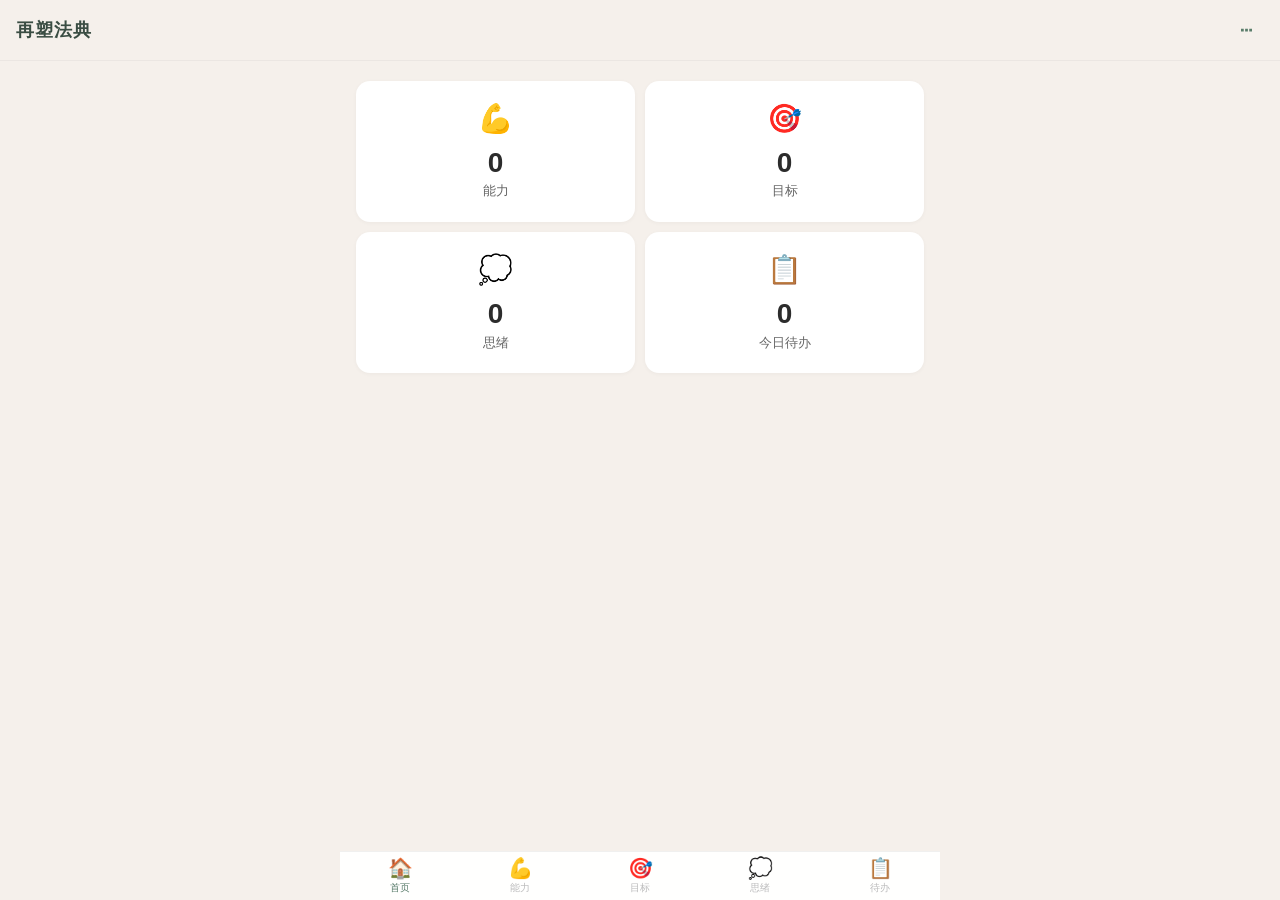
==== index.html @ 2a1a3f98 "V2" ====
<!DOCTYPE html>
<html lang="zh-CN">
<head>
  <meta charset="UTF-8">
  <meta name="viewport" content="width=device-width,initial-scale=1.0,maximum-scale=1.0,user-scalable=no,viewport-fit=cover">
  <meta name="theme-color" content="#f5f0eb">
  <meta name="apple-mobile-web-app-capable" content="yes">
  <link rel="manifest" href="manifest.json">
  <title>再塑法典</title>
  <link rel="stylesheet" href="css/style.css">
</head>
<body>
  <header id="topBar">
    <h1 id="pageTitle">再塑法典</h1>
    <span id="menuBtn" onclick="toggleMenu()">⋯</span>
  </header>
  <div id="dropdownMenu" class="dropdown hidden">
    <div onclick="showSyncSettingsModal()">⚙️ 同步设置</div>
    <div onclick="Sync.pull()" style="color:#5a7d6b;font-weight:500">⬇️ 从云端拉取</div>
    <div onclick="Sync.push()" style="color:#5a7d6b;font-weight:500">⬆️ 推送到云端</div>
    <div onclick="showBackupListModal()">🔙 恢复备份</div>
    <div style="border-top:1px solid #e0d8d0;margin:6px 0"></div>
    <div onclick="showNameConfigModal()">✏️ 修改命名</div>
    <div onclick="exportJSON()">📤 导出 JSON</div>
    <div onclick="exportMarkdown()">📝 导出 Markdown</div>
    <div onclick="document.getElementById('importInput').click()">📥 导入数据</div>
    <input type="file" id="importInput" accept=".json" style="display:none">
  </div>
  <main id="mainContent">
    <!-- 首页 -->
    <section id="page-home" class="page active"></section>

    <!-- 能力（合并解放脑+独立自主+外交墙） -->
    <section id="page-ability" class="page">
      <div class="page-header" style="justify-content:space-between">
        <span id="pageTitleA" class="page-title-text">💪 能力</span>
        <span></span>
      </div>
      <div class="tab-bar" id="abilityTabs" style="margin-bottom:12px"></div>
      <div id="abilityContent" class="entry-list"></div>
    </section>

    <!-- 目标 -->
    <section id="page-goals" class="page">
      <div class="page-header">
        <span class="page-title-text">🎯 目标</span>
        <button class="add-btn" onclick="showAddGoalModal()">+</button>
      </div>
      <div id="goalsList" class="entry-list"></div>
    </section>

    <!-- 思绪 -->
    <section id="page-thoughts" class="page">
      <div class="page-header">
        <span class="page-title-text">💭 思绪</span>
        <button class="add-btn" onclick="showAddThoughtModal()">+</button>
      </div>
      <div style="margin-bottom:10px">
        <input id="thoughtSearch" type="text" placeholder="🔍 搜索思绪或标签..." style="width:100%;padding:10px 14px;border:1px solid #e0d8d0;border-radius:10px;font-size:14px;outline:none;background:#fff" oninput="renderThoughts()">
      </div>
      <div id="thoughtList" class="entry-list"></div>
    </section>

    <!-- 待办 -->
    <section id="page-todos" class="page">
      <div class="page-header">
        <span class="page-title-text">📋 待办</span>
        <button class="add-btn" onclick="showAddTodoModal()">+</button>
      </div>
      <div id="todoContent"></div>
    </section>

    <!-- 专项详情 -->
    <section id="page-project" class="page">
      <div class="page-header">
        <button class="back-btn" onclick="switchPage('ability')">←</button>
        <span id="projectTitle" class="page-title-text">专项详情</span>
        <span style="width:36px"></span>
      </div>
      <div class="tab-bar" id="projectTabs"></div>
      <div id="projectContent" class="entry-list"></div>
    </section>
  </main>

  <!-- 底部导航（5项） -->
  <nav id="bottomNav">
    <div class="nav-item active" onclick="switchPage('home')"><span class="nav-icon">🏠</span><span class="nav-label">首页</span></div>
    <div class="nav-item" onclick="switchPage('ability')"><span class="nav-icon">💪</span><span class="nav-label">能力</span></div>
    <div class="nav-item" onclick="switchPage('goals')"><span class="nav-icon">🎯</span><span class="nav-label">目标</span></div>
    <div class="nav-item" onclick="switchPage('thoughts')"><span class="nav-icon">💭</span><span class="nav-label">思绪</span></div>
    <div class="nav-item" onclick="switchPage('todos')"><span class="nav-icon">📋</span><span class="nav-label">待办</span></div>
  </nav>

  <script src="js/store.js"></script>
  <script src="js/app.js"></script>
  <script src="js/sync.js"></script>
  <script>if('serviceWorker'in navigator){window.addEventListener('load',()=>{navigator.serviceWorker.register('sw.js').catch(()=>{});});}</script>
</body>
</html>
---- css/style.css ----
/* ===== Reset & Base ===== */
*, *::before, *::after { box-sizing: border-box; margin: 0; padding: 0; }
html { font-size: 16px; -webkit-text-size-adjust: 100%; }
body {
  font-family: -apple-system, BlinkMacSystemFont, "Segoe UI", Roboto, "PingFang SC", "Microsoft YaHei", sans-serif;
  background: #f5f0eb;
  color: #2c2c2c;
  line-height: 1.6;
  padding-bottom: 64px;
  min-height: 100vh;
  overflow-x: hidden;
}
::selection { background: #5a7d6b; color: #fff; }

/* ===== Top Bar ===== */
#topBar {
  position: sticky; top: 0; z-index: 100;
  display: flex; align-items: center; justify-content: space-between;
  padding: 12px 16px;
  background: rgba(245,240,235,0.92);
  backdrop-filter: blur(12px);
  -webkit-backdrop-filter: blur(12px);
  border-bottom: 1px solid rgba(0,0,0,0.04);
}
#topBar h1 {
  font-size: 18px; font-weight: 700;
  color: #3a4d43; letter-spacing: 1px;
}
#menuBtn {
  font-size: 22px; cursor: pointer;
  width: 36px; height: 36px;
  display: flex; align-items: center; justify-content: center;
  border-radius: 50%; color: #5a7d6b;
  transition: background 0.2s;
  user-select: none;
}
#menuBtn:active { background: rgba(0,0,0,0.06); }

/* ===== Dropdown Menu ===== */
.dropdown {
  position: fixed; top: 52px; right: 12px;
  background: #fff; border-radius: 12px;
  box-shadow: 0 4px 20px rgba(0,0,0,0.12);
  z-index: 200; min-width: 170px;
  overflow: hidden;
}
.dropdown.hidden { display: none; }
.dropdown div {
  padding: 12px 16px; cursor: pointer;
  font-size: 14px; color: #333;
  transition: background 0.15s;
}
.dropdown div:active { background: #f0ece7; }
.dropdown div + div { border-top: 1px solid #f0ece7; }

/* ===== Main Content ===== */
main { padding: 12px 16px 20px; }
.page { display: none; }
.page.active { display: block; animation: fadeIn 0.2s ease; }
@keyframes fadeIn { from { opacity: 0; transform: translateY(6px); } to { opacity: 1; transform: translateY(0); } }

/* ===== Module Cards (Home) ===== */
.module-card {
  display: flex; align-items: center; gap: 12px;
  background: #fff; border-radius: 14px;
  padding: 16px; margin-bottom: 10px;
  box-shadow: 0 1px 4px rgba(0,0,0,0.04);
  cursor: pointer; transition: transform 0.15s, box-shadow 0.15s;
}
.module-card:active { transform: scale(0.98); box-shadow: 0 1px 2px rgba(0,0,0,0.06); }
.module-icon { font-size: 28px; width: 44px; text-align: center; }
.module-info { flex: 1; }
.module-name { font-size: 16px; font-weight: 600; color: #2c2c2c; }
.module-desc { font-size: 12px; color: #999; margin-top: 2px; }
.module-badge {
  background: #5a7d6b; color: #fff;
  font-size: 12px; font-weight: 600;
  min-width: 22px; height: 22px;
  border-radius: 11px; display: flex; align-items: center; justify-content: center;
  padding: 0 6px;
}

/* ===== Section Title ===== */
.section-title {
  font-size: 13px; font-weight: 600; color: #999;
  margin: 20px 0 10px; letter-spacing: 0.5px;
}

/* ===== Page Header ===== */
.page-header {
  display: flex; align-items: center; gap: 8px;
  margin-bottom: 14px;
}
.page-title-text { font-size: 16px; font-weight: 600; flex: 1; }
.back-btn {
  background: none; border: none; font-size: 14px;
  color: #5a7d6b; cursor: pointer; padding: 6px 10px;
  border-radius: 8px; white-space: nowrap; font-weight: 500;
  transition: background 0.15s;
}
.back-btn:active { background: rgba(90,125,107,0.1); }

/* ===== Add Button in Header ===== */
.add-btn {
  width: 36px; height: 36px; flex-shrink: 0;
  border: none; border-radius: 50%;
  background: #5a7d6b; color: #fff;
  font-size: 20px; cursor: pointer;
  display: flex; align-items: center; justify-content: center;
  transition: transform 0.15s;
}
.add-btn:active { transform: scale(0.9); }

/* ===== Tab Bar (Project detail) ===== */
.tab-bar {
  display: flex; gap: 4px;
  background: #e8e2db; border-radius: 10px;
  padding: 3px; margin-bottom: 14px;
}
.tab-bar .tab {
  flex: 1; text-align: center; padding: 8px 0;
  font-size: 12px; font-weight: 500; color: #888;
  border-radius: 8px; cursor: pointer;
  transition: all 0.2s;
}
.tab-bar .tab.active {
  background: #fff; color: #2c2c2c;
  box-shadow: 0 1px 3px rgba(0,0,0,0.08);
}

/* ===== Entry List & Card ===== */
.entry-list { min-height: 60px; }
.empty-state {
  text-align: center; padding: 40px 20px;
  color: #bbb; font-size: 14px;
}
.entry-card {
  background: #fff; border-radius: 12px;
  padding: 14px 16px; margin-bottom: 8px;
  box-shadow: 0 1px 3px rgba(0,0,0,0.04);
}
.entry-card .entry-meta {
  display: flex; align-items: center; justify-content: space-between;
  font-size: 11px; color: #aaa; margin-bottom: 6px;
}
.entry-card .entry-tag {
  background: #f0ece7; padding: 1px 8px;
  border-radius: 4px; font-size: 10px;
  display: inline-block;
}
.entry-card .entry-text { font-size: 14px; color: #333; line-height: 1.7; white-space: pre-wrap; word-break: break-word; }
.entry-card .entry-actions {
  display: flex; gap: 4px; align-items: center;
}

/* ===== Capability Card ===== */
.capability-card {
  background: #fff; border-radius: 14px; padding: 16px;
  margin-bottom: 10px; box-shadow: 0 1px 4px rgba(0,0,0,0.04);
}
.capability-card .cap-header {
  display: flex; align-items: center; justify-content: space-between;
  margin-bottom: 4px;
}
.capability-card .cap-name { font-size: 16px; font-weight: 600; color: #2c2c2c; }
.capability-card .cap-count { font-size: 12px; color: #aaa; margin-bottom: 10px; }
.capability-card .cap-empty { font-size: 12px; color: #ccc; padding: 8px 0; }

/* ===== Project Item ===== */
.project-item {
  display: flex; align-items: center; justify-content: space-between;
  padding: 10px 0; border-top: 1px solid #f0ece7;
  cursor: pointer; transition: background 0.1s;
}
.project-item:first-of-type { border-top: none; }
.project-item:active { background: #faf7f4; border-radius: 8px; margin: 0 -4px; padding: 10px 4px; }
.project-item .pj-name { font-size: 14px; color: #333; }
.project-item .pj-stats { font-size: 11px; color: #aaa; }

/* ===== Icon Button (edit/delete) ===== */
.icon-btn {
  background: none; border: none;
  font-size: 14px; cursor: pointer;
  width: 28px; height: 28px;
  display: inline-flex; align-items: center; justify-content: center;
  border-radius: 6px; transition: background 0.15s;
  line-height: 1;
}
.icon-btn:active { background: #f0ece7; }

/* ===== Importance Stars ===== */
.imp-stars {
  display: inline-flex; gap: 2px; align-items: center;
  margin-left: 4px; font-size: 12px;
}
.imp-stars .on { color: #f0a030; }
.imp-stars .off { color: #ddd; }
.imp-picker {
  display: flex; gap: 4px; margin-bottom: 10px;
  justify-content: center;
}
.imp-picker button {
  font-size: 20px; background: none; border: 1px solid #e0d8d0;
  border-radius: 8px; padding: 6px 10px; cursor: pointer;
  transition: all 0.15s;
}
.imp-picker button.selected { border-color: #f0a030; background: #fff8e6; }
.imp-picker button:active { transform: scale(0.9); }

/* ===== Primary Button ===== */
.btn-primary {
  background: #5a7d6b; color: #fff;
  border: none; padding: 8px 18px;
  border-radius: 10px; font-size: 14px; font-weight: 500;
  cursor: pointer; transition: transform 0.15s;
}
.btn-primary:active { transform: scale(0.95); }

/* ===== Home Grid ===== */
.home-grid {
  display: grid; grid-template-columns: 1fr 1fr; gap: 10px;
  margin-top: 8px;
}
.home-card {
  background: #fff; border-radius: 14px; padding: 16px;
  box-shadow: 0 1px 4px rgba(0,0,0,0.04);
  cursor: pointer; transition: transform 0.15s;
  text-align: center;
}
.home-card:active { transform: scale(0.96); }
.hc-icon { font-size: 28px; margin-bottom: 4px; }
.hc-num { font-size: 28px; font-weight: 700; color: #2c2c2c; line-height: 1.2; }
.hc-label { font-size: 13px; color: #666; margin-top: 2px; }
.hc-sub { font-size: 11px; color: #aaa; margin-top: 4px; line-height: 1.6; }

/* ===== Linked Todo (折叠展示) ===== */
.linked-todo {
  margin-top: 6px; padding: 6px 10px;
  background: #f8f6f3; border-radius: 8px;
  font-size: 12px; cursor: pointer;
  display: flex; justify-content: space-between; align-items: center;
  transition: background 0.15s;
}
.linked-todo:active { background: #f0ece7; }

/* ===== Bottom Navigation ===== */
#bottomNav {
  position: fixed; bottom: 0; left: 0; right: 0; z-index: 100;
  display: flex; background: rgba(255,255,255,0.95);
  backdrop-filter: blur(12px);
  -webkit-backdrop-filter: blur(12px);
  border-top: 1px solid rgba(0,0,0,0.06);
  padding-bottom: env(safe-area-inset-bottom, 0);
}
.nav-item {
  flex: 1; display: flex; flex-direction: column;
  align-items: center; padding: 6px 0 4px;
  cursor: pointer; transition: all 0.15s;
  color: #bbb; user-select: none;
}
.nav-item.active { color: #5a7d6b; }
.nav-icon { font-size: 20px; line-height: 1; }
.nav-label { font-size: 10px; margin-top: 2px; }

/* ===== Modal Overlay ===== */
.modal-overlay {
  position: fixed; inset: 0; z-index: 300;
  background: rgba(0,0,0,0.4);
  display: flex; align-items: center; justify-content: center;
  animation: fadeIn 0.2s ease;
}
.modal-box {
  background: #fff; border-radius: 16px;
  padding: 20px; width: 85%; max-width: 360px;
  box-shadow: 0 8px 40px rgba(0,0,0,0.15);
}
.modal-box h3 { font-size: 16px; margin-bottom: 12px; }
.modal-box input, .modal-box textarea {
  width: 100%; border: 1px solid #e0d8d0;
  border-radius: 10px; padding: 10px 12px;
  font-size: 14px; font-family: inherit;
  outline: none; margin-bottom: 10px;
}
.modal-box input:focus, .modal-box textarea:focus { border-color: #5a7d6b; }
.modal-actions {
  display: flex; gap: 8px; justify-content: flex-end;
}
.modal-actions button {
  padding: 8px 16px; border-radius: 10px;
  border: none; font-size: 14px; cursor: pointer;
  transition: transform 0.15s;
}
.modal-actions button:active { transform: scale(0.95); }
.modal-actions .btn-primary { background: #5a7d6b; color: #fff; }
.modal-actions .btn-cancel { background: #f0ece7; color: #666; }

/* ===== Todo Section ===== */
.todo-section { margin-bottom: 16px; }
.todo-section .todo-header {
  font-size: 14px; font-weight: 600; color: #2c2c2c;
  margin-bottom: 8px; display: flex; align-items: center; gap: 6px;
}
.todo-section .todo-header .todo-count {
  font-size: 11px; font-weight: 400; color: #aaa;
}
.todo-card {
  display: flex; align-items: flex-start; gap: 10px;
  background: #fff; border-radius: 12px;
  padding: 12px 14px; margin-bottom: 6px;
  box-shadow: 0 1px 3px rgba(0,0,0,0.04);
}
.todo-card input[type="checkbox"] {
  width: 18px; height: 18px; margin-top: 2px; flex-shrink: 0;
  accent-color: #5a7d6b; cursor: pointer;
}
.todo-card .todo-body { flex: 1; min-width: 0; }
.todo-card .todo-text { font-size: 14px; color: #333; }
.todo-card .todo-source {
  font-size: 11px; color: #aaa; margin-top: 2px;
}
.todo-card .todo-actions {
  display: flex; gap: 4px; flex-shrink: 0; align-items: center;
}
.todo-card .todo-move-btn {
  font-size: 11px; background: #f0ece7; border: none;
  padding: 3px 8px; border-radius: 6px; cursor: pointer; color: #666;
}
.todo-card .todo-move-btn:active { background: #e0d8d0; }

/* ===== Tags ===== */
.tag {
  display: inline-block; background: #e8f0ec; color: #5a7d6b;
  font-size: 11px; padding: 2px 8px; border-radius: 4px;
  margin: 2px 4px 2px 0;
}
.tag-input-area {
  display: flex; gap: 6px; align-items: center; margin-bottom: 10px;
}
.tag-input-area input { flex: 1; margin-bottom: 0; }
.tag-input-area button {
  background: #f0ece7; border: none; padding: 8px 12px;
  border-radius: 8px; cursor: pointer; font-size: 13px;
}
.tag-input-area button:active { background: #e0d8d0; }

/* ===== Process Item ===== */
.process-item {
  background: #f8f6f3; border-radius: 10px; padding: 10px 14px;
  margin-bottom: 6px; border-left: 3px solid #5a7d6b;
}
.process-item .proc-meta {
  font-size: 11px; color: #aaa; margin-bottom: 4px;
}

/* ===== Toast ===== */
.toast {
  position: fixed; top: 60px; left: 50%; transform: translateX(-50%);
  background: rgba(44,44,44,0.9); color: #fff;
  padding: 8px 18px; border-radius: 20px;
  font-size: 13px; z-index: 500;
  animation: toastIn 0.3s ease;
  backdrop-filter: blur(8px);
}
@keyframes toastIn {
  from { opacity: 0; transform: translateX(-50%) translateY(-10px); }
  to { opacity: 1; transform: translateX(-50%) translateY(0); }
}

/* ===== Responsive Desktop ===== */
@media (min-width: 768px) {
  main { max-width: 600px; margin: 0 auto; }
  #bottomNav { max-width: 600px; left: 50%; transform: translateX(-50%); }
}
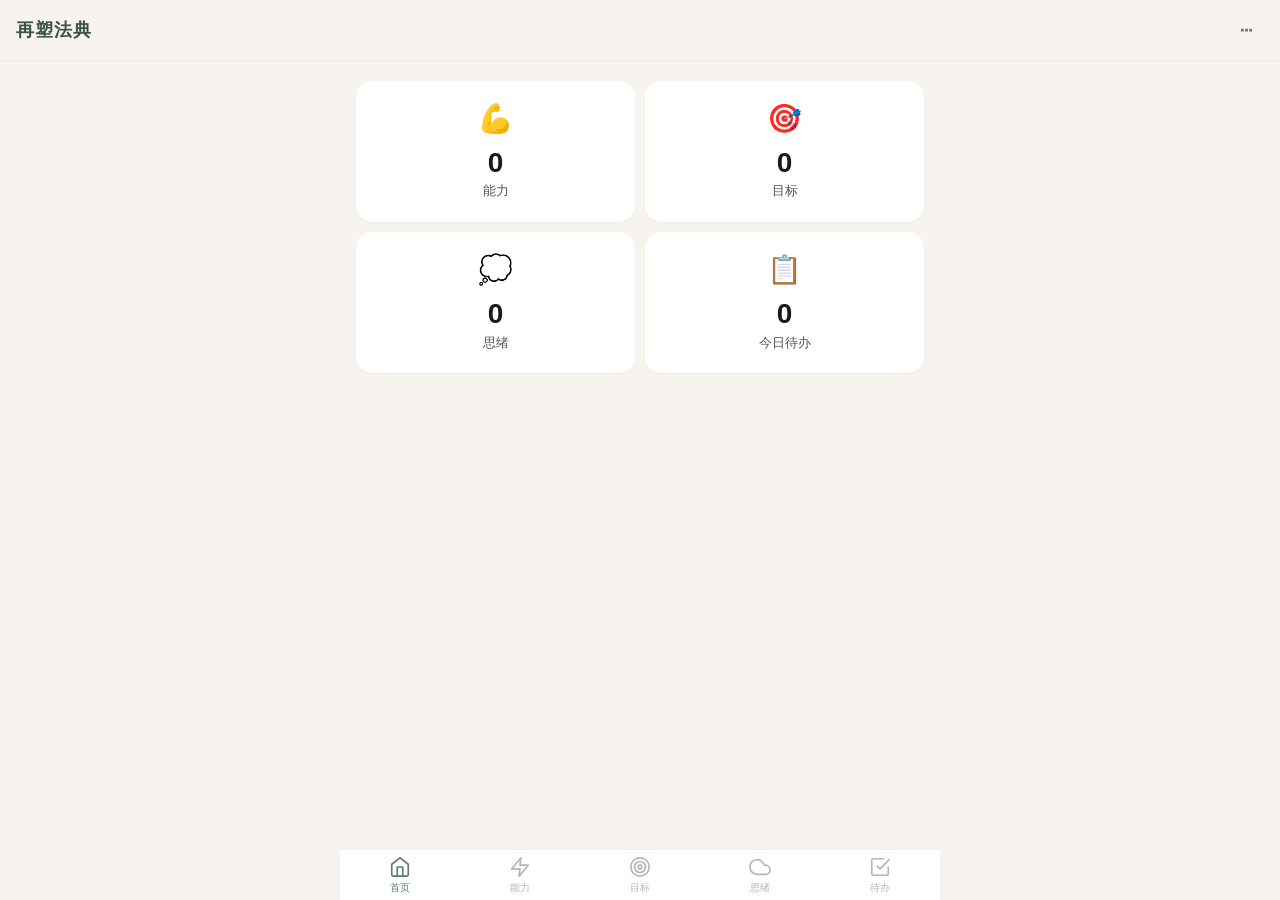
==== commit 021a9e0d: "V3_1" ====
--- a/index.html
+++ b/index.html
@@ -3,7 +3,7 @@
 <head>
   <meta charset="UTF-8">
   <meta name="viewport" content="width=device-width,initial-scale=1.0,maximum-scale=1.0,user-scalable=no,viewport-fit=cover">
-  <meta name="theme-color" content="#f5f0eb">
+  <meta name="theme-color" content="#f7f4f0">
   <meta name="apple-mobile-web-app-capable" content="yes">
   <link rel="manifest" href="manifest.json">
   <title>再塑法典</title>
@@ -16,10 +16,10 @@
   </header>
   <div id="dropdownMenu" class="dropdown hidden">
     <div onclick="showSyncSettingsModal()">⚙️ 同步设置</div>
-    <div onclick="Sync.pull()" style="color:#5a7d6b;font-weight:500">⬇️ 从云端拉取</div>
-    <div onclick="Sync.push()" style="color:#5a7d6b;font-weight:500">⬆️ 推送到云端</div>
+    <div onclick="Sync.pull()" style="color:var(--color-primary);font-weight:500">⬇️ 从云端拉取</div>
+    <div onclick="Sync.push()" style="color:var(--color-primary);font-weight:500">⬆️ 推送到云端</div>
     <div onclick="showBackupListModal()">🔙 恢复备份</div>
-    <div style="border-top:1px solid #e0d8d0;margin:6px 0"></div>
+    <div style="border-top:1px solid var(--bg-inset);margin:6px 0"></div>
     <div onclick="showNameConfigModal()">✏️ 修改命名</div>
     <div onclick="exportJSON()">📤 导出 JSON</div>
     <div onclick="exportMarkdown()">📝 导出 Markdown</div>
@@ -44,7 +44,7 @@
     <section id="page-goals" class="page">
       <div class="page-header">
         <span class="page-title-text">🎯 目标</span>
-        <button class="add-btn" onclick="showAddGoalModal()">+</button>
+        <span style="width:36px"></span>
       </div>
       <div id="goalsList" class="entry-list"></div>
     </section>
@@ -53,10 +53,13 @@
     <section id="page-thoughts" class="page">
       <div class="page-header">
         <span class="page-title-text">💭 思绪</span>
-        <button class="add-btn" onclick="showAddThoughtModal()">+</button>
+        <span style="width:36px"></span>
       </div>
-      <div style="margin-bottom:10px">
-        <input id="thoughtSearch" type="text" placeholder="🔍 搜索思绪或标签..." style="width:100%;padding:10px 14px;border:1px solid #e0d8d0;border-radius:10px;font-size:14px;outline:none;background:#fff" oninput="renderThoughts()">
+      <div class="search-bar">
+        <svg viewBox="0 0 24 24" fill="none" stroke="currentColor" stroke-width="2" stroke-linecap="round">
+          <circle cx="11" cy="11" r="8"/><path d="M21 21l-4.35-4.35"/>
+        </svg>
+        <input id="thoughtSearch" type="text" placeholder="搜索思绪或标签..." oninput="renderThoughts()">
       </div>
       <div id="thoughtList" class="entry-list"></div>
     </section>
@@ -65,30 +68,52 @@
     <section id="page-todos" class="page">
       <div class="page-header">
         <span class="page-title-text">📋 待办</span>
-        <button class="add-btn" onclick="showAddTodoModal()">+</button>
+        <span style="width:36px"></span>
       </div>
       <div id="todoContent"></div>
     </section>
 
-    <!-- 专项详情 -->
+    <!-- 专项详情 V2 -->
     <section id="page-project" class="page">
       <div class="page-header">
         <button class="back-btn" onclick="switchPage('ability')">←</button>
         <span id="projectTitle" class="page-title-text">专项详情</span>
         <span style="width:36px"></span>
       </div>
-      <div class="tab-bar" id="projectTabs"></div>
-      <div id="projectContent" class="entry-list"></div>
+      <div id="projectStats" class="proj-stats"></div>
+      <div id="projectContent"></div>
+      <div id="projectFab" class="proj-fab-wrap"></div>
     </section>
   </main>
 
-  <!-- 底部导航（5项） -->
+  <!-- 页面级 FAB 按钮 -->
+  <button class="page-fab" id="fab-ability" onclick="handleAbilityFab()">+</button>
+  <button class="page-fab" id="fab-goals" onclick="showAddGoalModal()">+</button>
+  <button class="page-fab" id="fab-thoughts" onclick="showAddThoughtModal()">+</button>
+  <button class="page-fab" id="fab-todos" onclick="showAddTodoModal()">+</button>
+
+  <!-- 底部导航（5项，SVG 图标） -->
   <nav id="bottomNav">
-    <div class="nav-item active" onclick="switchPage('home')"><span class="nav-icon">🏠</span><span class="nav-label">首页</span></div>
-    <div class="nav-item" onclick="switchPage('ability')"><span class="nav-icon">💪</span><span class="nav-label">能力</span></div>
-    <div class="nav-item" onclick="switchPage('goals')"><span class="nav-icon">🎯</span><span class="nav-label">目标</span></div>
-    <div class="nav-item" onclick="switchPage('thoughts')"><span class="nav-icon">💭</span><span class="nav-label">思绪</span></div>
-    <div class="nav-item" onclick="switchPage('todos')"><span class="nav-icon">📋</span><span class="nav-label">待办</span></div>
+    <div class="nav-item active" onclick="switchPage('home')">
+      <span class="nav-icon"><svg viewBox="0 0 24 24" fill="none" stroke="currentColor" stroke-width="1.8" stroke-linecap="round" stroke-linejoin="round"><path d="M3 9l9-7 9 7v11a2 2 0 01-2 2H5a2 2 0 01-2-2z"/><polyline points="9 22 9 12 15 12 15 22"/></svg></span>
+      <span class="nav-label">首页</span>
+    </div>
+    <div class="nav-item" onclick="switchPage('ability')">
+      <span class="nav-icon"><svg viewBox="0 0 24 24" fill="none" stroke="currentColor" stroke-width="1.8" stroke-linecap="round" stroke-linejoin="round"><path d="M13 2L3 14h9l-1 8 10-12h-9l1-8z"/></svg></span>
+      <span class="nav-label">能力</span>
+    </div>
+    <div class="nav-item" onclick="switchPage('goals')">
+      <span class="nav-icon"><svg viewBox="0 0 24 24" fill="none" stroke="currentColor" stroke-width="1.8" stroke-linecap="round" stroke-linejoin="round"><circle cx="12" cy="12" r="10"/><circle cx="12" cy="12" r="6"/><circle cx="12" cy="12" r="2"/></svg></span>
+      <span class="nav-label">目标</span>
+    </div>
+    <div class="nav-item" onclick="switchPage('thoughts')">
+      <span class="nav-icon"><svg viewBox="0 0 24 24" fill="none" stroke="currentColor" stroke-width="1.8" stroke-linecap="round" stroke-linejoin="round"><path d="M18 10h-1.26A8 8 0 109 20h9a5 5 0 000-10z"/></svg></span>
+      <span class="nav-label">思绪</span>
+    </div>
+    <div class="nav-item" onclick="switchPage('todos')">
+      <span class="nav-icon"><svg viewBox="0 0 24 24" fill="none" stroke="currentColor" stroke-width="1.8" stroke-linecap="round" stroke-linejoin="round"><path d="M9 11l3 3L22 4"/><path d="M21 12v7a2 2 0 01-2 2H5a2 2 0 01-2-2V5a2 2 0 012-2h11"/></svg></span>
+      <span class="nav-label">待办</span>
+    </div>
   </nav>
 
   <script src="js/store.js"></script>
--- a/css/style.css
+++ b/css/style.css
@@ -1,36 +1,86 @@
+/* ===== Design Token System ===== */
+:root {
+  --color-primary: #5a7d6b;
+  --color-primary-dark: #3a5247;
+  --color-primary-light: rgba(90,125,107,0.08);
+  --color-primary-50: #E1F5EE;
+
+  --bg-page: #f7f4f0;
+  --bg-surface: #ffffff;
+  --bg-inset: #f1ede8;
+
+  --text-primary: #1a1a1a;
+  --text-secondary: #555555;
+  --text-tertiary: #999999;
+  --text-hint: #b8b4ae;
+
+  --color-success: #0F6E56;
+  --color-warning: #854F0B;
+  --color-warning-bg: #FAEEDA;
+  --color-danger: #A32D2D;
+  --color-danger-bg: #FCEBEB;
+  --color-info: #185FA5;
+  --color-info-bg: #E6F1FB;
+  --color-derived: #534AB7;
+  --color-derived-bg: #EEEDFE;
+  --color-issue: #D85A30;
+  --color-issue-bg: #FAECE7;
+  --color-insight: #D4A017;
+  --color-insight-bg: #FAEEDA;
+
+  --border-light: rgba(0,0,0,0.06);
+  --border-default: rgba(0,0,0,0.10);
+
+  --font-sans: -apple-system, BlinkMacSystemFont, "SF Pro Display", "PingFang SC", "Helvetica Neue", "Microsoft YaHei", sans-serif;
+
+  --sp-1: 4px; --sp-2: 8px; --sp-3: 12px; --sp-4: 16px;
+  --sp-5: 20px; --sp-6: 24px; --sp-8: 32px; --sp-10: 40px;
+
+  --r-sm: 8px; --r-md: 12px; --r-lg: 16px;
+
+  --ease-out: cubic-bezier(0.16, 1, 0.3, 1);
+  --ease-spring: cubic-bezier(0.34, 1.56, 0.64, 1);
+  --duration-fast: 150ms;
+  --duration-normal: 250ms;
+  --duration-slow: 400ms;
+
+  --shadow-xs: 0 1px 2px rgba(0,0,0,0.04);
+  --shadow-sm: 0 1px 4px rgba(0,0,0,0.05);
+}
+
 /* ===== Reset & Base ===== */
 *, *::before, *::after { box-sizing: border-box; margin: 0; padding: 0; }
 html { font-size: 16px; -webkit-text-size-adjust: 100%; }
 body {
-  font-family: -apple-system, BlinkMacSystemFont, "Segoe UI", Roboto, "PingFang SC", "Microsoft YaHei", sans-serif;
-  background: #f5f0eb;
-  color: #2c2c2c;
+  font-family: var(--font-sans);
+  background: var(--bg-page);
+  color: var(--text-primary);
   line-height: 1.6;
   padding-bottom: 64px;
   min-height: 100vh;
   overflow-x: hidden;
 }
-::selection { background: #5a7d6b; color: #fff; }
+::selection { background: var(--color-primary); color: #fff; }
 
 /* ===== Top Bar ===== */
 #topBar {
   position: sticky; top: 0; z-index: 100;
   display: flex; align-items: center; justify-content: space-between;
-  padding: 12px 16px;
-  background: rgba(245,240,235,0.92);
+  padding: var(--sp-3) var(--sp-4);
+  background: rgba(247,244,240,0.92);
   backdrop-filter: blur(12px);
   -webkit-backdrop-filter: blur(12px);
   border-bottom: 1px solid rgba(0,0,0,0.04);
 }
 #topBar h1 {
   font-size: 18px; font-weight: 700;
-  color: #3a4d43; letter-spacing: 1px;
+  color: var(--color-primary-dark); letter-spacing: 1px;
 }
 #menuBtn {
   font-size: 22px; cursor: pointer;
   width: 36px; height: 36px;
   display: flex; align-items: center; justify-content: center;
-  border-radius: 50%; color: #5a7d6b;
+  border-radius: 50%; color: var(--color-primary);
   transition: background 0.2s;
   user-select: none;
 }
@@ -39,143 +89,178 @@
 /* ===== Dropdown Menu ===== */
 .dropdown {
   position: fixed; top: 52px; right: 12px;
-  background: #fff; border-radius: 12px;
+  background: var(--bg-surface); border-radius: var(--r-md);
   box-shadow: 0 4px 20px rgba(0,0,0,0.12);
   z-index: 200; min-width: 170px;
   overflow: hidden;
 }
 .dropdown.hidden { display: none; }
 .dropdown div {
-  padding: 12px 16px; cursor: pointer;
+  padding: var(--sp-3) var(--sp-4); cursor: pointer;
   font-size: 14px; color: #333;
   transition: background 0.15s;
 }
-.dropdown div:active { background: #f0ece7; }
-.dropdown div + div { border-top: 1px solid #f0ece7; }
+.dropdown div:active { background: var(--bg-inset); }
+.dropdown div + div { border-top: 1px solid var(--bg-inset); }
 
 /* ===== Main Content ===== */
-main { padding: 12px 16px 20px; }
+main { padding: var(--sp-3) var(--sp-4) var(--sp-5); }
 .page { display: none; }
 .page.active { display: block; animation: fadeIn 0.2s ease; }
 @keyframes fadeIn { from { opacity: 0; transform: translateY(6px); } to { opacity: 1; transform: translateY(0); } }
 
-/* ===== Module Cards (Home) ===== */
-.module-card {
-  display: flex; align-items: center; gap: 12px;
-  background: #fff; border-radius: 14px;
-  padding: 16px; margin-bottom: 10px;
-  box-shadow: 0 1px 4px rgba(0,0,0,0.04);
-  cursor: pointer; transition: transform 0.15s, box-shadow 0.15s;
-}
-.module-card:active { transform: scale(0.98); box-shadow: 0 1px 2px rgba(0,0,0,0.06); }
-.module-icon { font-size: 28px; width: 44px; text-align: center; }
-.module-info { flex: 1; }
-.module-name { font-size: 16px; font-weight: 600; color: #2c2c2c; }
-.module-desc { font-size: 12px; color: #999; margin-top: 2px; }
-.module-badge {
-  background: #5a7d6b; color: #fff;
-  font-size: 12px; font-weight: 600;
-  min-width: 22px; height: 22px;
-  border-radius: 11px; display: flex; align-items: center; justify-content: center;
-  padding: 0 6px;
-}
+/* ===== Page Header ===== */
+.page-header {
+  display: flex; align-items: center; gap: var(--sp-2);
+  margin-bottom: 14px;
+}
+.page-title-text { font-size: 16px; font-weight: 600; flex: 1; color: var(--text-primary); }
+.back-btn {
+  background: none; border: none; font-size: 14px;
+  color: var(--color-primary); cursor: pointer; padding: 6px 10px;
+  border-radius: var(--r-sm); white-space: nowrap; font-weight: 500;
+  transition: background 0.15s;
+}
+.back-btn:active { background: var(--color-primary-light); }
 
 /* ===== Section Title ===== */
 .section-title {
-  font-size: 13px; font-weight: 600; color: #999;
-  margin: 20px 0 10px; letter-spacing: 0.5px;
-}
-
-/* ===== Page Header ===== */
-.page-header {
-  display: flex; align-items: center; gap: 8px;
-  margin-bottom: 14px;
-}
-.page-title-text { font-size: 16px; font-weight: 600; flex: 1; }
-.back-btn {
-  background: none; border: none; font-size: 14px;
-  color: #5a7d6b; cursor: pointer; padding: 6px 10px;
-  border-radius: 8px; white-space: nowrap; font-weight: 500;
-  transition: background 0.15s;
-}
-.back-btn:active { background: rgba(90,125,107,0.1); }
-
-/* ===== Add Button in Header ===== */
-.add-btn {
-  width: 36px; height: 36px; flex-shrink: 0;
-  border: none; border-radius: 50%;
-  background: #5a7d6b; color: #fff;
-  font-size: 20px; cursor: pointer;
-  display: flex; align-items: center; justify-content: center;
-  transition: transform 0.15s;
-}
-.add-btn:active { transform: scale(0.9); }
-
-/* ===== Tab Bar (Project detail) ===== */
+  font-size: 13px; font-weight: 600; color: var(--text-tertiary);
+  margin: var(--sp-5) 0 var(--sp-3); letter-spacing: 0.5px;
+}
+
+/* ===== Tab Bar — 下划线风格 ===== */
 .tab-bar {
-  display: flex; gap: 4px;
-  background: #e8e2db; border-radius: 10px;
-  padding: 3px; margin-bottom: 14px;
+  display: flex;
+  border-bottom: 1px solid var(--border-light);
+  margin-bottom: var(--sp-3);
+  position: relative;
 }
 .tab-bar .tab {
-  flex: 1; text-align: center; padding: 8px 0;
-  font-size: 12px; font-weight: 500; color: #888;
-  border-radius: 8px; cursor: pointer;
-  transition: all 0.2s;
+  flex: 1; text-align: center;
+  padding: 10px 0 8px;
+  font-size: 12px; font-weight: 500; color: var(--text-tertiary);
+  cursor: pointer; transition: color 0.2s;
+  position: relative;
 }
 .tab-bar .tab.active {
-  background: #fff; color: #2c2c2c;
-  box-shadow: 0 1px 3px rgba(0,0,0,0.08);
-}
-
-/* ===== Entry List & Card ===== */
+  color: var(--color-primary);
+  font-weight: 600;
+}
+.tab-bar .tab.active::after {
+  content: '';
+  position: absolute; bottom: -1px; left: 20%; right: 20%;
+  height: 2px; border-radius: 1px;
+  background: var(--color-primary);
+  transition: left 0.25s var(--ease-out), right 0.25s var(--ease-out);
+}
+.tab-bar .tab:active { opacity: 0.7; }
+
+/* ===== Entry List (轻量线条列表) ===== */
 .entry-list { min-height: 60px; }
 .empty-state {
-  text-align: center; padding: 40px 20px;
-  color: #bbb; font-size: 14px;
+  text-align: center; padding: var(--sp-10) var(--sp-5);
+  color: var(--text-hint); font-size: 14px;
 }
 .entry-card {
-  background: #fff; border-radius: 12px;
-  padding: 14px 16px; margin-bottom: 8px;
-  box-shadow: 0 1px 3px rgba(0,0,0,0.04);
-}
+  padding: var(--sp-4) 0;
+  border-bottom: 0.5px solid rgba(0,0,0,0.04);
+}
+.entry-card:last-child { border-bottom: none; }
 .entry-card .entry-meta {
   display: flex; align-items: center; justify-content: space-between;
-  font-size: 11px; color: #aaa; margin-bottom: 6px;
-}
-.entry-card .entry-tag {
-  background: #f0ece7; padding: 1px 8px;
-  border-radius: 4px; font-size: 10px;
-  display: inline-block;
-}
-.entry-card .entry-text { font-size: 14px; color: #333; line-height: 1.7; white-space: pre-wrap; word-break: break-word; }
+  font-size: 11px; color: var(--text-hint); margin-bottom: 4px;
+}
+.entry-card .entry-text {
+  font-size: 14px; color: var(--text-primary); line-height: 1.7;
+  white-space: pre-wrap; word-break: break-word;
+}
 .entry-card .entry-actions {
-  display: flex; gap: 4px; align-items: center;
-}
-
-/* ===== Capability Card ===== */
-.capability-card {
-  background: #fff; border-radius: 14px; padding: 16px;
-  margin-bottom: 10px; box-shadow: 0 1px 4px rgba(0,0,0,0.04);
-}
-.capability-card .cap-header {
-  display: flex; align-items: center; justify-content: space-between;
-  margin-bottom: 4px;
-}
-.capability-card .cap-name { font-size: 16px; font-weight: 600; color: #2c2c2c; }
-.capability-card .cap-count { font-size: 12px; color: #aaa; margin-bottom: 10px; }
-.capability-card .cap-empty { font-size: 12px; color: #ccc; padding: 8px 0; }
-
-/* ===== Project Item ===== */
+  display: flex; gap: 2px; align-items: center;
+}
+
+/* ===== Collapse Toggle ===== */
+.collapse-toggle {
+  display: flex; align-items: center; gap: 4px;
+  font-size: 11px; color: var(--color-primary); cursor: pointer;
+  margin-top: 6px; padding: 4px 0; user-select: none;
+  border: none; background: none; font-family: inherit;
+}
+.collapse-toggle:active { opacity: 0.7; }
+.collapse-toggle .arrow { transition: transform 0.2s; display: inline-block; font-size: 10px; }
+.collapse-toggle.expanded .arrow { transform: rotate(180deg); }
+.collapse-content { overflow: hidden; transition: max-height 0.3s ease; }
+.collapse-content.collapsed { max-height: 0 !important; }
+
+/* ===== Capability Section (轻量列表 + 折叠) ===== */
+.cap-section {
+  border-bottom: 0.5px solid rgba(0,0,0,0.04);
+  padding-bottom: 4px; margin-bottom: 4px;
+}
+.cap-section:last-child { border-bottom: none; margin-bottom: 0; }
+.cap-section .cap-header {
+  display: flex; align-items: center; gap: 10px;
+  padding: var(--sp-4) 0 var(--sp-2); cursor: pointer;
+}
+.cap-section .cap-header:active {
+  background: rgba(0,0,0,0.015);
+  margin: 0 calc(-1 * var(--sp-3));
+  padding-left: var(--sp-3); padding-right: var(--sp-3);
+}
+.cap-section .cap-name {
+  font-size: 16px; font-weight: 600; color: var(--text-primary);
+  min-width: 0; white-space: nowrap; overflow: hidden; text-overflow: ellipsis;
+}
+.cap-section .cap-count { font-size: 11px; color: var(--text-tertiary); margin-top: 2px; }
+.cap-section .cap-empty { font-size: 12px; color: var(--text-hint); padding: var(--sp-2) 0; }
+.cap-section .cap-actions {
+  display: flex; gap: 2px; flex-shrink: 0; align-items: center;
+  white-space: nowrap;
+}
+
+/* 能力展开箭头 */
+.cap-chevron {
+  width: 16px; height: 16px; flex-shrink: 0;
+  color: var(--text-hint);
+  transition: transform var(--duration-normal) var(--ease-out);
+  display: flex; align-items: center; justify-content: center;
+}
+.cap-chevron svg { width: 14px; height: 14px; }
+.cap-chevron.expanded { transform: rotate(90deg); }
+
+/* 专项列表折叠 */
+.proj-list {
+  padding-left: var(--sp-4);
+  overflow: hidden;
+  max-height: 0;
+  opacity: 0;
+  transition: max-height 0.35s var(--ease-out), opacity 0.25s ease, padding 0.3s ease;
+  padding-top: 0; padding-bottom: 0;
+}
+.proj-list.expanded {
+  max-height: 2000px;
+  opacity: 1;
+  padding-top: 2px;
+  padding-bottom: 4px;
+}
+
+/* ===== Project Item (专项行) ===== */
 .project-item {
   display: flex; align-items: center; justify-content: space-between;
-  padding: 10px 0; border-top: 1px solid #f0ece7;
+  gap: 10px;
+  padding: 10px 0;
+  border-bottom: 0.5px solid rgba(0,0,0,0.03);
   cursor: pointer; transition: background 0.1s;
 }
 .project-item:first-of-type { border-top: none; }
-.project-item:active { background: #faf7f4; border-radius: 8px; margin: 0 -4px; padding: 10px 4px; }
-.project-item .pj-name { font-size: 14px; color: #333; }
-.project-item .pj-stats { font-size: 11px; color: #aaa; }
+.project-item:active { background: rgba(0,0,0,0.015); border-radius: 6px; margin: 0 -4px; padding: 10px 4px; }
+.project-item .pj-name { font-size: 14px; color: var(--text-primary); }
+.project-item .pj-stats { font-size: 11px; color: var(--text-tertiary); }
+
+/* 专项缩进指示器 — 小竖线 */
+.proj-indicator {
+  width: 3px; height: 14px; border-radius: 1.5px; flex-shrink: 0;
+}
 
 /* ===== Icon Button (edit/delete) ===== */
 .icon-btn {
@@ -186,7 +271,7 @@
   border-radius: 6px; transition: background 0.15s;
   line-height: 1;
 }
-.icon-btn:active { background: #f0ece7; }
+.icon-btn:active { background: var(--bg-inset); }
 
 /* ===== Importance Stars ===== */
 .imp-stars {
@@ -200,8 +285,8 @@
   justify-content: center;
 }
 .imp-picker button {
-  font-size: 20px; background: none; border: 1px solid #e0d8d0;
-  border-radius: 8px; padding: 6px 10px; cursor: pointer;
+  font-size: 20px; background: none; border: 1px solid var(--bg-inset);
+  border-radius: var(--r-sm); padding: 6px 10px; cursor: pointer;
   transition: all 0.15s;
 }
 .imp-picker button.selected { border-color: #f0a030; background: #fff8e6; }
@@ -209,8 +294,8 @@
 
 /* ===== Primary Button ===== */
 .btn-primary {
-  background: #5a7d6b; color: #fff;
-  border: none; padding: 8px 18px;
+  background: var(--color-primary); color: #fff;
+  border: none; padding: var(--sp-2) 18px;
   border-radius: 10px; font-size: 14px; font-weight: 500;
   cursor: pointer; transition: transform 0.15s;
 }
@@ -219,29 +304,29 @@
 /* ===== Home Grid ===== */
 .home-grid {
   display: grid; grid-template-columns: 1fr 1fr; gap: 10px;
-  margin-top: 8px;
+  margin-top: var(--sp-2);
 }
 .home-card {
-  background: #fff; border-radius: 14px; padding: 16px;
-  box-shadow: 0 1px 4px rgba(0,0,0,0.04);
+  background: var(--bg-surface); border-radius: var(--r-lg); padding: var(--sp-4);
+  box-shadow: var(--shadow-xs);
   cursor: pointer; transition: transform 0.15s;
   text-align: center;
 }
 .home-card:active { transform: scale(0.96); }
 .hc-icon { font-size: 28px; margin-bottom: 4px; }
-.hc-num { font-size: 28px; font-weight: 700; color: #2c2c2c; line-height: 1.2; }
-.hc-label { font-size: 13px; color: #666; margin-top: 2px; }
-.hc-sub { font-size: 11px; color: #aaa; margin-top: 4px; line-height: 1.6; }
-
-/* ===== Linked Todo (折叠展示) ===== */
+.hc-num { font-size: 28px; font-weight: 700; color: var(--text-primary); line-height: 1.2; }
+.hc-label { font-size: 13px; color: var(--text-secondary); margin-top: 2px; }
+.hc-sub { font-size: 11px; color: var(--text-tertiary); margin-top: 4px; line-height: 1.6; }
+
+/* ===== Linked Todo ===== */
 .linked-todo {
   margin-top: 6px; padding: 6px 10px;
-  background: #f8f6f3; border-radius: 8px;
+  background: var(--bg-inset); border-radius: var(--r-sm);
   font-size: 12px; cursor: pointer;
   display: flex; justify-content: space-between; align-items: center;
   transition: background 0.15s;
 }
-.linked-todo:active { background: #f0ece7; }
+.linked-todo:active { background: #e8e2db; }
 
 /* ===== Bottom Navigation ===== */
 #bottomNav {
@@ -256,10 +341,11 @@
   flex: 1; display: flex; flex-direction: column;
   align-items: center; padding: 6px 0 4px;
   cursor: pointer; transition: all 0.15s;
-  color: #bbb; user-select: none;
-}
-.nav-item.active { color: #5a7d6b; }
-.nav-icon { font-size: 20px; line-height: 1; }
+  color: var(--text-hint); user-select: none;
+}
+.nav-item.active { color: var(--color-primary); }
+.nav-icon { font-size: 20px; line-height: 1; display: flex; align-items: center; justify-content: center; }
+.nav-icon svg { width: 22px; height: 22px; }
 .nav-label { font-size: 10px; margin-top: 2px; }
 
 /* ===== Modal Overlay ===== */
@@ -270,87 +356,168 @@
   animation: fadeIn 0.2s ease;
 }
 .modal-box {
-  background: #fff; border-radius: 16px;
-  padding: 20px; width: 85%; max-width: 360px;
+  background: var(--bg-surface); border-radius: var(--r-lg);
+  padding: var(--sp-5); width: 85%; max-width: 360px;
   box-shadow: 0 8px 40px rgba(0,0,0,0.15);
 }
-.modal-box h3 { font-size: 16px; margin-bottom: 12px; }
+.modal-box h3 { font-size: 16px; margin-bottom: var(--sp-3); color: var(--text-primary); }
 .modal-box input, .modal-box textarea {
-  width: 100%; border: 1px solid #e0d8d0;
-  border-radius: 10px; padding: 10px 12px;
+  width: 100%; border: 1px solid var(--border-default);
+  border-radius: 10px; padding: 10px var(--sp-3);
   font-size: 14px; font-family: inherit;
   outline: none; margin-bottom: 10px;
-}
-.modal-box input:focus, .modal-box textarea:focus { border-color: #5a7d6b; }
+  background: var(--bg-surface);
+}
+.modal-box input:focus, .modal-box textarea:focus { border-color: var(--color-primary); }
 .modal-actions {
-  display: flex; gap: 8px; justify-content: flex-end;
+  display: flex; gap: var(--sp-2); justify-content: flex-end;
 }
 .modal-actions button {
-  padding: 8px 16px; border-radius: 10px;
+  padding: var(--sp-2) var(--sp-4); border-radius: 10px;
   border: none; font-size: 14px; cursor: pointer;
   transition: transform 0.15s;
 }
 .modal-actions button:active { transform: scale(0.95); }
-.modal-actions .btn-primary { background: #5a7d6b; color: #fff; }
-.modal-actions .btn-cancel { background: #f0ece7; color: #666; }
+.modal-actions .btn-primary { background: var(--color-primary); color: #fff; }
+.modal-actions .btn-cancel { background: var(--bg-inset); color: var(--text-secondary); }
+
+/* ===== Search Bar ===== */
+.search-bar {
+  position: relative; margin-bottom: var(--sp-3);
+}
+.search-bar svg {
+  position: absolute; left: 12px; top: 50%; transform: translateY(-50%);
+  width: 16px; height: 16px; color: var(--text-hint);
+  pointer-events: none;
+}
+.search-bar input {
+  width: 100%; padding: 10px 14px 10px 36px;
+  border: 1px solid var(--border-light);
+  border-radius: 10px; font-size: 14px;
+  outline: none; background: var(--bg-surface);
+  transition: border-color var(--duration-fast);
+}
+.search-bar input:focus { border-color: var(--color-primary); }
+.search-bar input::placeholder { color: var(--text-hint); }
+
+/* ===== Thoughts Rail Layout ===== */
+.thought-item {
+  display: flex; gap: 0;
+  padding: var(--sp-4) 0;
+  border-bottom: 0.5px solid rgba(0,0,0,0.04);
+}
+.thought-item:last-child { border-bottom: none; }
+.thought-rail {
+  width: 36px; flex-shrink: 0;
+  display: flex; flex-direction: column; align-items: center;
+}
+.thought-rail-icon {
+  width: 28px; height: 28px; border-radius: var(--r-sm);
+  display: flex; align-items: center; justify-content: center;
+}
+.thought-rail-icon svg { width: 15px; height: 15px; }
+.thought-rail-line {
+  flex: 1; width: 1.5px; margin-top: 6px;
+  background: rgba(0,0,0,0.06);
+}
+.thought-body { flex: 1; min-width: 0; }
+.thought-title {
+  font-size: 14px; font-weight: 600; color: var(--text-primary);
+  margin-bottom: 4px;
+}
+.thought-text {
+  font-size: 13px; color: var(--text-secondary); line-height: 1.7;
+  white-space: pre-wrap; word-break: break-word;
+}
+.thought-link {
+  display: flex; align-items: center; gap: 4px;
+  margin-top: 6px; padding: 5px 8px;
+  background: var(--bg-inset); border-radius: 6px;
+  font-size: 11px; color: var(--text-tertiary); cursor: pointer;
+  transition: background 0.15s;
+}
+.thought-link:active { background: #e8e2db; }
+.thought-link svg { width: 12px; height: 12px; flex-shrink: 0; }
+.thought-meta {
+  display: flex; align-items: center; gap: 6px;
+  font-size: 11px; color: var(--text-tertiary);
+  margin-top: 6px; flex-wrap: wrap;
+}
+.thought-actions {
+  display: flex; gap: 2px; margin-left: auto;
+}
+
+/* ===== Tags ===== */
+.tag {
+  display: inline-block; background: var(--color-primary-light);
+  color: var(--color-primary);
+  font-size: 11px; padding: 2px var(--sp-2); border-radius: 4px;
+  margin: 2px 4px 2px 0;
+}
+.tag.primary { background: var(--color-primary-light); color: var(--color-primary); }
+.tag-input-area {
+  display: flex; gap: 6px; align-items: center; margin-bottom: 10px;
+}
+.tag-input-area input { flex: 1; margin-bottom: 0; }
+.tag-input-area button {
+  background: var(--bg-inset); border: none; padding: var(--sp-2) var(--sp-3);
+  border-radius: var(--r-sm); cursor: pointer; font-size: 13px;
+}
+.tag-input-area button:active { background: #e0d8d0; }
 
 /* ===== Todo Section ===== */
-.todo-section { margin-bottom: 16px; }
+.todo-section { margin-bottom: var(--sp-4); }
 .todo-section .todo-header {
-  font-size: 14px; font-weight: 600; color: #2c2c2c;
-  margin-bottom: 8px; display: flex; align-items: center; gap: 6px;
+  font-size: 14px; font-weight: 600; color: var(--text-primary);
+  margin-bottom: var(--sp-2); display: flex; align-items: center; gap: 6px;
 }
 .todo-section .todo-header .todo-count {
-  font-size: 11px; font-weight: 400; color: #aaa;
+  font-size: 11px; font-weight: 400; color: var(--text-tertiary);
 }
 .todo-card {
   display: flex; align-items: flex-start; gap: 10px;
-  background: #fff; border-radius: 12px;
-  padding: 12px 14px; margin-bottom: 6px;
-  box-shadow: 0 1px 3px rgba(0,0,0,0.04);
-}
+  padding: var(--sp-3) 0;
+  border-bottom: 0.5px solid rgba(0,0,0,0.04);
+}
+.todo-card:last-child { border-bottom: none; }
 .todo-card input[type="checkbox"] {
   width: 18px; height: 18px; margin-top: 2px; flex-shrink: 0;
-  accent-color: #5a7d6b; cursor: pointer;
+  accent-color: var(--color-primary); cursor: pointer;
 }
 .todo-card .todo-body { flex: 1; min-width: 0; }
-.todo-card .todo-text { font-size: 14px; color: #333; }
-.todo-card .todo-source {
-  font-size: 11px; color: #aaa; margin-top: 2px;
-}
+.todo-card .todo-text { font-size: 14px; color: var(--text-primary); }
+.todo-card .todo-source { font-size: 11px; color: var(--text-tertiary); margin-top: 2px; }
 .todo-card .todo-actions {
   display: flex; gap: 4px; flex-shrink: 0; align-items: center;
 }
 .todo-card .todo-move-btn {
-  font-size: 11px; background: #f0ece7; border: none;
-  padding: 3px 8px; border-radius: 6px; cursor: pointer; color: #666;
+  font-size: 11px; background: var(--bg-inset); border: none;
+  padding: 3px 8px; border-radius: 6px; cursor: pointer; color: var(--text-secondary);
 }
 .todo-card .todo-move-btn:active { background: #e0d8d0; }
-
-/* ===== Tags ===== */
-.tag {
-  display: inline-block; background: #e8f0ec; color: #5a7d6b;
-  font-size: 11px; padding: 2px 8px; border-radius: 4px;
-  margin: 2px 4px 2px 0;
-}
-.tag-input-area {
-  display: flex; gap: 6px; align-items: center; margin-bottom: 10px;
-}
-.tag-input-area input { flex: 1; margin-bottom: 0; }
-.tag-input-area button {
-  background: #f0ece7; border: none; padding: 8px 12px;
-  border-radius: 8px; cursor: pointer; font-size: 13px;
-}
-.tag-input-area button:active { background: #e0d8d0; }
 
 /* ===== Process Item ===== */
 .process-item {
-  background: #f8f6f3; border-radius: 10px; padding: 10px 14px;
-  margin-bottom: 6px; border-left: 3px solid #5a7d6b;
-}
-.process-item .proc-meta {
-  font-size: 11px; color: #aaa; margin-bottom: 4px;
-}
+  background: var(--bg-inset); border-radius: 10px; padding: 10px 14px;
+  margin-bottom: 6px; border-left: 3px solid var(--color-primary);
+}
+.process-item .proc-meta { font-size: 11px; color: var(--text-tertiary); margin-bottom: 4px; }
+
+/* ===== Floating Action Button (FAB) ===== */
+.page-fab {
+  position: fixed;
+  right: 20px; bottom: 88px;
+  width: 44px; height: 44px;
+  border: none; border-radius: 50%;
+  background: var(--color-primary); color: #fff;
+  font-size: 22px; cursor: pointer;
+  display: none; align-items: center; justify-content: center;
+  box-shadow: 0 4px 12px rgba(90,125,107,0.35);
+  z-index: 200;
+  transition: transform var(--duration-fast), box-shadow var(--duration-fast);
+}
+.page-fab:active { transform: scale(0.9); }
+.page-fab.visible { display: flex; }
 
 /* ===== Toast ===== */
 .toast {
@@ -371,3 +538,256 @@
   main { max-width: 600px; margin: 0 auto; }
   #bottomNav { max-width: 600px; left: 50%; transform: translateX(-50%); }
 }
+
+/* ============================================================
+   项目详情页 — 行为/问题/收获 三区布局 V2（保持原有设计）
+   ============================================================ */
+
+#page-project {
+  --pj-bg: #f7f3ee;
+  --pj-text: #2c2c2c;
+  --pj-muted: #999;
+  --pj-subtle: #c0b8ae;
+  --pj-border: #ece6df;
+  --pj-accent: #5a7d6b;
+  --pj-accent-l: rgba(90,125,107,.08);
+  --pj-issue: #D85A30;
+  --pj-issue-l: rgba(216,90,48,.08);
+  --pj-insight: #D4A017;
+  --pj-insight-l: rgba(212,160,23,.08);
+  --pj-derived: #7F77DD;
+  --pj-derived-l: rgba(127,119,221,.08);
+  --pj-ctx: #aaa;
+  padding-bottom: 90px;
+}
+
+/* ── Stats Strip ── */
+.proj-stats {
+  display: flex; padding: 6px 0 var(--sp-3); gap: 6px;
+  font-size: 11px; color: var(--pj-muted);
+  border-bottom: .5px solid var(--pj-border);
+  align-items: center;
+}
+.proj-stats .ps { display: flex; align-items: center; gap: 3px; padding: 3px 0; }
+.proj-stats .ps b { color: var(--pj-text); font-weight: 600; font-size: 12px; }
+.proj-stats .ps-dot { width: 3px; height: 3px; border-radius: 50%; background: var(--pj-subtle); margin: 0 3px; }
+
+/* ── Section Header (行为/问题/收获) ── */
+.proj-sec {
+  padding: 14px 0 4px;
+  display: flex; align-items: center; gap: 10px;
+}
+.proj-sec-icon {
+  width: 28px; height: 28px; border-radius: 8px;
+  display: flex; align-items: center; justify-content: center;
+  flex-shrink: 0;
+}
+.proj-sec-icon svg { width: 16px; height: 16px; }
+.proj-sec-icon.track { background: var(--pj-accent-l); }
+.proj-sec-icon.issue { background: var(--pj-issue-l); }
+.proj-sec-icon.insight { background: var(--pj-insight-l); }
+.proj-sec-title { font-size: 13px; font-weight: 600; color: var(--pj-text); letter-spacing: .5px; }
+.proj-sec-line { flex: 1; height: .5px; background: var(--pj-border); margin-left: 6px; }
+
+/* ── Section Content with vertical line ── */
+.proj-sec-content { position: relative; }
+.proj-sec-content::before {
+  content: ''; position: absolute; left: 14px; top: 0; bottom: 0;
+  width: 2px; border-radius: 1px; opacity: .2;
+}
+.proj-sec-content.tracks::before { background: var(--pj-accent); }
+.proj-sec-content.issues::before { background: var(--pj-issue); }
+.proj-sec-content.insights::before { background: var(--pj-insight); }
+
+/* ── Separator ── */
+.proj-sep {
+  display: flex; align-items: center; padding: 6px 0; gap: 8px;
+}
+.proj-sep-dot { width: 3px; height: 3px; border-radius: 50%; background: var(--pj-subtle); }
+.proj-sep-line { flex: 1; height: .5px; background: linear-gradient(90deg, transparent, var(--pj-border), transparent); }
+
+/* ── Organic List Item ── */
+.proj-li {
+  display: flex; align-items: center;
+  padding: 12px 0 12px 40px; cursor: pointer;
+  transition: background .12s; position: relative;
+}
+.proj-li:active { background: rgba(0,0,0,.02); }
+.proj-li.sel { background: var(--pj-accent-l); }
+.proj-li + .proj-li { border-top: .5px solid rgba(0,0,0,.03); }
+
+.proj-li::before, .proj-ii::before {
+  content: ''; position: absolute; left: 16px; top: 50%;
+  width: 10px; height: .5px; background: var(--pj-border);
+}
+
+.proj-dot { border-radius: 50%; margin-right: 10px; flex-shrink: 0; position: relative; z-index: 1; }
+.proj-dot.track {
+  width: 10px; height: 10px;
+  background: var(--pj-accent);
+  box-shadow: 0 0 0 3px rgba(90,125,107,.1);
+}
+.proj-dot.derived {
+  width: 10px; height: 10px;
+  background: transparent;
+  border: 2px solid var(--pj-derived);
+  box-shadow: 0 0 0 3px rgba(127,119,221,.08);
+}
+
+.proj-li-body { flex: 1; min-width: 0; }
+.proj-li-name { font-size: 14px; font-weight: 500; white-space: nowrap; overflow: hidden; text-overflow: ellipsis; }
+.proj-li-sub { font-size: 11px; color: var(--pj-muted); margin-top: 2px; }
+
+.proj-meta {
+  display: inline-flex; align-items: center; gap: 3px;
+  font-size: 10px; color: var(--pj-muted);
+  background: rgba(0,0,0,.03); padding: 2px 7px; border-radius: 8px;
+  margin-left: 6px; flex-shrink: 0; white-space: nowrap;
+}
+.proj-meta svg { width: 10px; height: 10px; flex-shrink: 0; }
+.proj-meta.proj-meta-todo {
+  font-size: 12px; font-weight: 600;
+  background: #e8f0ff; color: #4A90B8;
+  padding: 3px 9px; border-radius: 10px;
+}
+.proj-meta.proj-meta-todo.done { background: #e8f5ec; color: #5a7d6b; }
+
+.proj-thought-line {
+  font-size: 11px; color: #888; padding: 2px 0 0 20px;
+  white-space: nowrap; overflow: hidden; text-overflow: ellipsis;
+}
+
+/* ── Issue / Insight items ── */
+.proj-ii {
+  display: flex; align-items: flex-start; padding: 12px 0 8px 40px; cursor: pointer;
+  position: relative;
+}
+.proj-ii:active { background: rgba(0,0,0,.02); }
+.proj-ii + .proj-ii { border-top: .5px solid rgba(0,0,0,.03); }
+.proj-idot {
+  width: 8px; height: 8px; border-radius: 50%;
+  margin-right: 10px; flex-shrink: 0; margin-top: 5px;
+  position: relative; z-index: 1;
+}
+.proj-idot.issue { background: var(--pj-issue); box-shadow: 0 0 0 3px var(--pj-issue-l); }
+.proj-idot.issue-ok { background: var(--pj-issue); box-shadow: 0 0 0 3px var(--pj-issue-l); opacity: .45; }
+.proj-idot.insight { background: var(--pj-insight); box-shadow: 0 0 0 3px var(--pj-insight-l); }
+.proj-iname { font-size: 14px; font-weight: 500; flex: 1; line-height: 1.4; }
+.proj-ist { font-size: 10px; color: var(--pj-muted); margin-left: 8px; white-space: nowrap; margin-top: 3px; }
+
+.proj-issue-check {
+  position: absolute; top: 50%; left: 50%;
+  transform: translate(-50%,-50%); pointer-events: none;
+}
+
+/* ── Graph Panel ── */
+.proj-gp {
+  overflow: hidden; max-height: 0; opacity: 0;
+  transition: max-height .45s cubic-bezier(.4,0,.2,1), opacity .3s ease;
+}
+.proj-gp.open { max-height: 650px; opacity: 1; }
+.proj-gp-inner {
+  margin: 4px 0 10px; padding: var(--sp-4) 10px 14px;
+  background: rgba(255,255,255,.55);
+  border-radius: var(--r-lg);
+  backdrop-filter: blur(8px); -webkit-backdrop-filter: blur(8px);
+  box-shadow: 0 1px 6px rgba(0,0,0,.03);
+  position: relative; overflow: hidden;
+}
+.proj-gp-inner::before {
+  content: ''; position: absolute; top: -20px; right: -20px;
+  width: 80px; height: 80px; border-radius: 50%;
+  background: radial-gradient(circle, rgba(90,125,107,.04) 0%, transparent 70%);
+}
+
+.proj-graph-wrap {
+  overflow: hidden; border-radius: var(--r-md);
+  background: rgba(255,255,255,.3);
+  cursor: grab; touch-action: none;
+  position: relative;
+  user-select: none; -webkit-user-select: none;
+}
+.proj-graph-wrap:active { cursor: grabbing; }
+.proj-graph-wrap svg { display: block; width: 100%; height: auto; pointer-events: none; }
+
+.proj-drag-hint {
+  text-align: center; font-size: 10px; color: var(--pj-subtle);
+  padding: 4px 0 2px; display: flex; align-items: center; justify-content: center; gap: 3px;
+}
+
+/* ── Todo Fold ── */
+.proj-tf { margin-top: 10px; padding-top: 8px; border-top: .5px dashed var(--pj-border); }
+.proj-tf-label {
+  font-size: 11px; color: var(--pj-muted); cursor: pointer;
+  display: flex; align-items: center; gap: 5px;
+}
+.proj-tf-label svg { width: 10px; height: 10px; flex-shrink: 0; transition: transform .2s; }
+.proj-tf-label svg.open { transform: rotate(90deg); }
+.proj-tf-list { max-height: 0; overflow: hidden; transition: max-height .3s ease; }
+.proj-tf-list.open { max-height: 400px; }
+.proj-tf-bar { height: 4px; background: #e8e4df; border-radius: 2px; margin: 6px 0; overflow: hidden; }
+.proj-tf-bar-fill { height: 100%; border-radius: 2px; transition: width .3s ease; }
+.proj-tr { display: flex; align-items: center; gap: 6px; padding: 4px 0; font-size: 12px; color: var(--pj-muted); }
+.proj-tc {
+  width: 14px; height: 14px; border-radius: 50%; border: 1.5px solid #ccc;
+  display: flex; align-items: center; justify-content: center;
+  flex-shrink: 0; font-size: 8px; cursor: pointer; transition: all .15s;
+}
+.proj-tc.done { border-color: var(--pj-accent); background: var(--pj-accent); color: white; }
+.proj-tt.done { text-decoration: line-through; color: var(--pj-subtle); }
+
+/* ── Floating Action Buttons (Project Detail) ── */
+.proj-fab-wrap {
+  position: fixed; bottom: 70px; left: 50%; transform: translateX(-50%);
+  display: flex; gap: 8px; z-index: 50;
+  max-width: 460px; width: calc(100% - 32px);
+}
+.proj-fab {
+  flex: 1; padding: 11px 6px; border-radius: 14px;
+  font-size: 12px; font-weight: 500; text-align: center;
+  cursor: pointer; border: none;
+  box-shadow: 0 2px 12px rgba(0,0,0,.08);
+  transition: transform .12s, box-shadow .12s;
+  display: flex; align-items: center; justify-content: center; gap: 4px;
+}
+.proj-fab:active { transform: scale(.97); box-shadow: 0 1px 6px rgba(0,0,0,.06); }
+.proj-fab svg { width: 13px; height: 13px; }
+.proj-fab.pri { background: var(--pj-accent); color: white; }
+.proj-fab.gho { background: white; color: var(--pj-muted); border: .5px solid var(--pj-border); }
+.proj-fab.thi { background: white; color: var(--pj-insight); border: .5px solid var(--pj-border); }
+
+/* ── Empty State in Project ── */
+.proj-empty {
+  text-align: center; padding: 20px 0 8px;
+  font-size: 13px; color: var(--pj-subtle);
+}
+.proj-empty-btn {
+  display: inline-block; margin-top: 8px;
+  padding: 6px 16px; border-radius: var(--r-sm);
+  background: var(--pj-accent-l); color: var(--pj-accent);
+  font-size: 12px; cursor: pointer; border: none;
+  transition: transform .12s;
+}
+.proj-empty-btn:active { transform: scale(.95); }
+
+/* ── Entry Actions in Project V2 ── */
+.proj-actions {
+  display: flex; gap: 4px; align-items: center;
+}
+.proj-actions .icon-btn { font-size: 12px; }
+
+/* ── Note hint ── */
+.proj-note-hint { font-size: 10px; color: var(--pj-muted); margin-left: 4px; }
+
+/* ── Section collapse ── */
+.proj-sec-arrow {
+  width: 16px; height: 16px; flex-shrink: 0;
+  color: var(--pj-subtle);
+  transition: transform .2s;
+}
+.proj-sec-arrow.rotated { transform: rotate(-90deg); }
+.proj-sec-content.collapsed {
+  max-height: 0; overflow: hidden;
+  opacity: 0;
+  transition: max-height .3s ease, opacity .2s ease;
+}
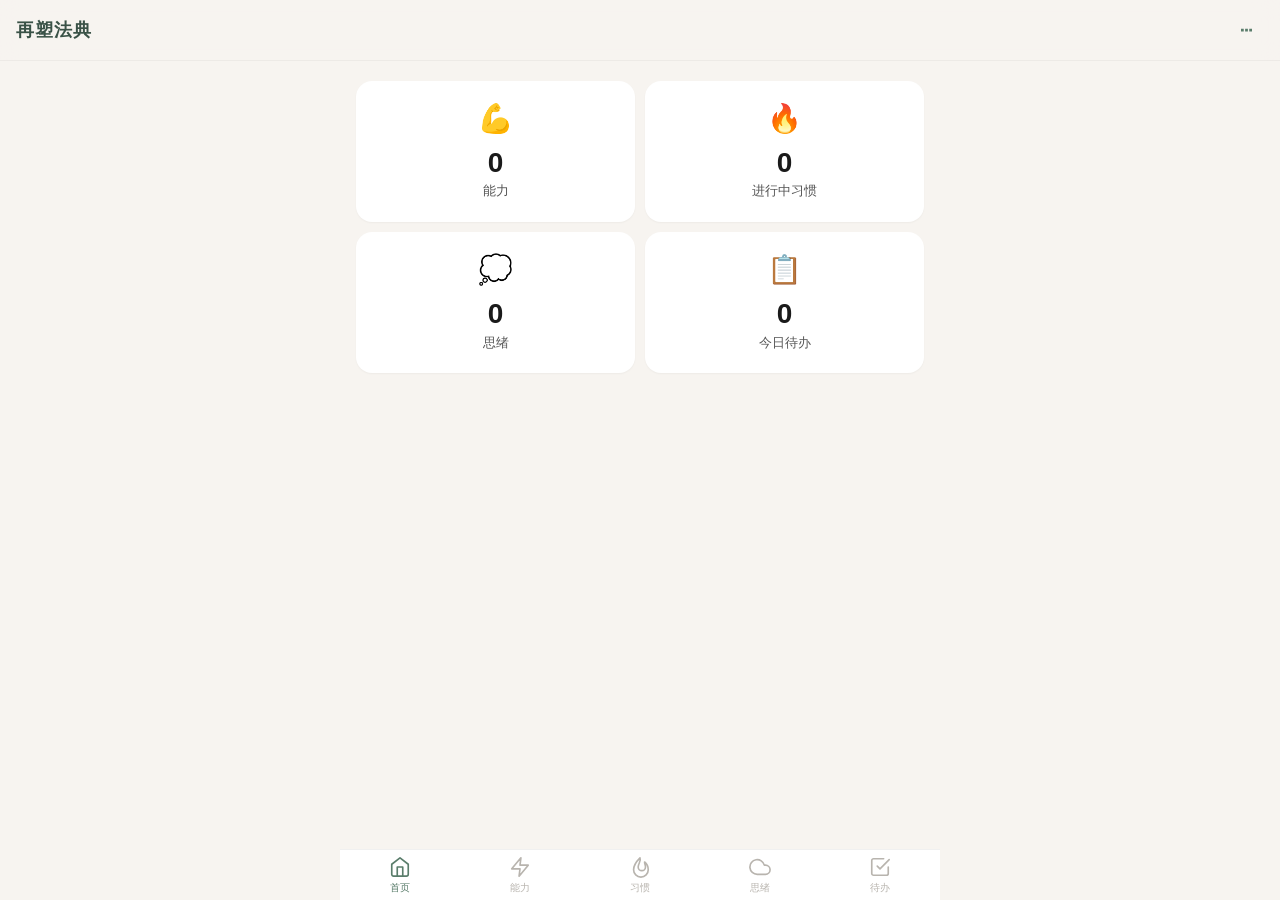
==== commit 4d84eb05: "V3终版" ====
--- a/index.html
+++ b/index.html
@@ -40,13 +40,14 @@
       <div id="abilityContent" class="entry-list"></div>
     </section>
 
-    <!-- 目标 -->
+    <!-- 习惯 -->
     <section id="page-goals" class="page">
       <div class="page-header">
-        <span class="page-title-text">🎯 目标</span>
+        <span class="page-title-text">🔥 每日习惯</span>
         <span style="width:36px"></span>
       </div>
-      <div id="goalsList" class="entry-list"></div>
+      <div class="tab-bar" id="habitTabs" style="margin-bottom:12px"></div>
+      <div id="habitContent" class="entry-list"></div>
     </section>
 
     <!-- 思绪 -->
@@ -70,6 +71,7 @@
         <span class="page-title-text">📋 待办</span>
         <span style="width:36px"></span>
       </div>
+      <div class="tab-bar" id="todoTabs" style="margin-bottom:12px"></div>
       <div id="todoContent"></div>
     </section>
 
@@ -88,7 +90,7 @@
 
   <!-- 页面级 FAB 按钮 -->
   <button class="page-fab" id="fab-ability" onclick="handleAbilityFab()">+</button>
-  <button class="page-fab" id="fab-goals" onclick="showAddGoalModal()">+</button>
+  <button class="page-fab" id="fab-goals" onclick="showAddHabitModal()">+</button>
   <button class="page-fab" id="fab-thoughts" onclick="showAddThoughtModal()">+</button>
   <button class="page-fab" id="fab-todos" onclick="showAddTodoModal()">+</button>
 
@@ -103,8 +105,8 @@
       <span class="nav-label">能力</span>
     </div>
     <div class="nav-item" onclick="switchPage('goals')">
-      <span class="nav-icon"><svg viewBox="0 0 24 24" fill="none" stroke="currentColor" stroke-width="1.8" stroke-linecap="round" stroke-linejoin="round"><circle cx="12" cy="12" r="10"/><circle cx="12" cy="12" r="6"/><circle cx="12" cy="12" r="2"/></svg></span>
-      <span class="nav-label">目标</span>
+      <span class="nav-icon"><svg viewBox="0 0 24 24" fill="none" stroke="currentColor" stroke-width="1.8" stroke-linecap="round" stroke-linejoin="round"><path d="M12 2c1.5 4-2 6-2 10a4 4 0 008 0c0-2-1-3.5-1-5.5 3 2.5 4 5.5 4 8.5a8 8 0 11-16 0C5 10 8 6 12 2z"/></svg></span>
+      <span class="nav-label">习惯</span>
     </div>
     <div class="nav-item" onclick="switchPage('thoughts')">
       <span class="nav-icon"><svg viewBox="0 0 24 24" fill="none" stroke="currentColor" stroke-width="1.8" stroke-linecap="round" stroke-linejoin="round"><path d="M18 10h-1.26A8 8 0 109 20h9a5 5 0 000-10z"/></svg></span>
--- a/css/style.css
+++ b/css/style.css
@@ -466,14 +466,6 @@
 .tag-input-area button:active { background: #e0d8d0; }
 
 /* ===== Todo Section ===== */
-.todo-section { margin-bottom: var(--sp-4); }
-.todo-section .todo-header {
-  font-size: 14px; font-weight: 600; color: var(--text-primary);
-  margin-bottom: var(--sp-2); display: flex; align-items: center; gap: 6px;
-}
-.todo-section .todo-header .todo-count {
-  font-size: 11px; font-weight: 400; color: var(--text-tertiary);
-}
 .todo-card {
   display: flex; align-items: flex-start; gap: 10px;
   padding: var(--sp-3) 0;
@@ -791,3 +783,110 @@
   opacity: 0;
   transition: max-height .3s ease, opacity .2s ease;
 }
+
+/* ===== 习惯卡片 ===== */
+.habit-card {
+  padding: var(--sp-3) 0;
+  border-bottom: 0.5px solid rgba(0,0,0,0.04);
+}
+.habit-card:last-child { border-bottom: none; }
+.habit-card-main {
+  display: flex;
+  align-items: flex-start;
+  gap: 10px;
+}
+.habit-body { flex: 1; min-width: 0; }
+.habit-text {
+  font-size: 14px;
+  color: var(--text-primary);
+  line-height: 1.5;
+}
+.habit-done .habit-text { opacity: 0.45; }
+.habit-done .habit-streak { opacity: 0.6; }
+.habit-actions {
+  display: flex; gap: 2px; flex-shrink: 0; align-items: center;
+}
+.habit-source {
+  display: flex; align-items: center; gap: 4px;
+  margin-top: 4px; padding: 3px 8px;
+  background: var(--bg-inset); border-radius: 6px;
+  font-size: 11px; color: var(--text-tertiary);
+  cursor: pointer; transition: background 0.15s;
+}
+.habit-source:active { background: #e8e2db; }
+.habit-streak {
+  display: flex; align-items: center; gap: 6px;
+  margin-top: 4px; font-size: 12px;
+}
+.streak-count { color: #D85A30; font-weight: 600; }
+.streak-msg { color: var(--text-tertiary); font-size: 11px; }
+.habit-stats {
+  display: flex; gap: 8px;
+  margin-top: 6px; padding-left: 30px;
+  font-size: 11px; color: var(--text-hint);
+}
+.habit-pool-card {
+  border-left: 3px solid var(--color-primary);
+  padding-left: calc(var(--sp-3) - 3px);
+}
+.habit-archived-card { opacity: 0.6; }
+
+/* 习惯列表 — 有机轨道设计 */
+.habit-list {
+  position: relative;
+  padding-left: 20px;
+}
+.habit-list::before {
+  content: '';
+  position: absolute;
+  left: 6px;
+  top: 16px;
+  bottom: 16px;
+  width: 2px;
+  border-radius: 1px;
+  background: rgba(0,0,0,0.08);
+}
+.habit-list .habit-card,
+.habit-list .habit-pool-card,
+.habit-list .habit-archived-card {
+  position: relative;
+  border-left: none;
+  padding-left: 0;
+}
+.habit-list .habit-card::before,
+.habit-list .habit-pool-card::before,
+.habit-list .habit-archived-card::before {
+  content: '';
+  position: absolute;
+  left: -16px;
+  top: 50%;
+  width: 10px;
+  height: 1px;
+  background: rgba(0,0,0,0.12);
+}
+.habit-list .habit-card::after,
+.habit-list .habit-pool-card::after,
+.habit-list .habit-archived-card::after {
+  content: '';
+  position: absolute;
+  left: -20px;
+  top: 50%;
+  transform: translateY(-50%);
+  width: 8px;
+  height: 8px;
+  border-radius: 50%;
+  background: var(--color-primary);
+  box-shadow: 0 0 0 2px rgba(90,125,107,0.15);
+}
+.habit-list .habit-done::after {
+  background: var(--color-primary);
+  opacity: 0.4;
+}
+.habit-list .habit-pool-card::after {
+  background: var(--color-primary);
+  box-shadow: 0 0 0 2px rgba(90,125,107,0.15);
+}
+.habit-list .habit-archived-card::after {
+  background: var(--text-hint);
+  box-shadow: none;
+}
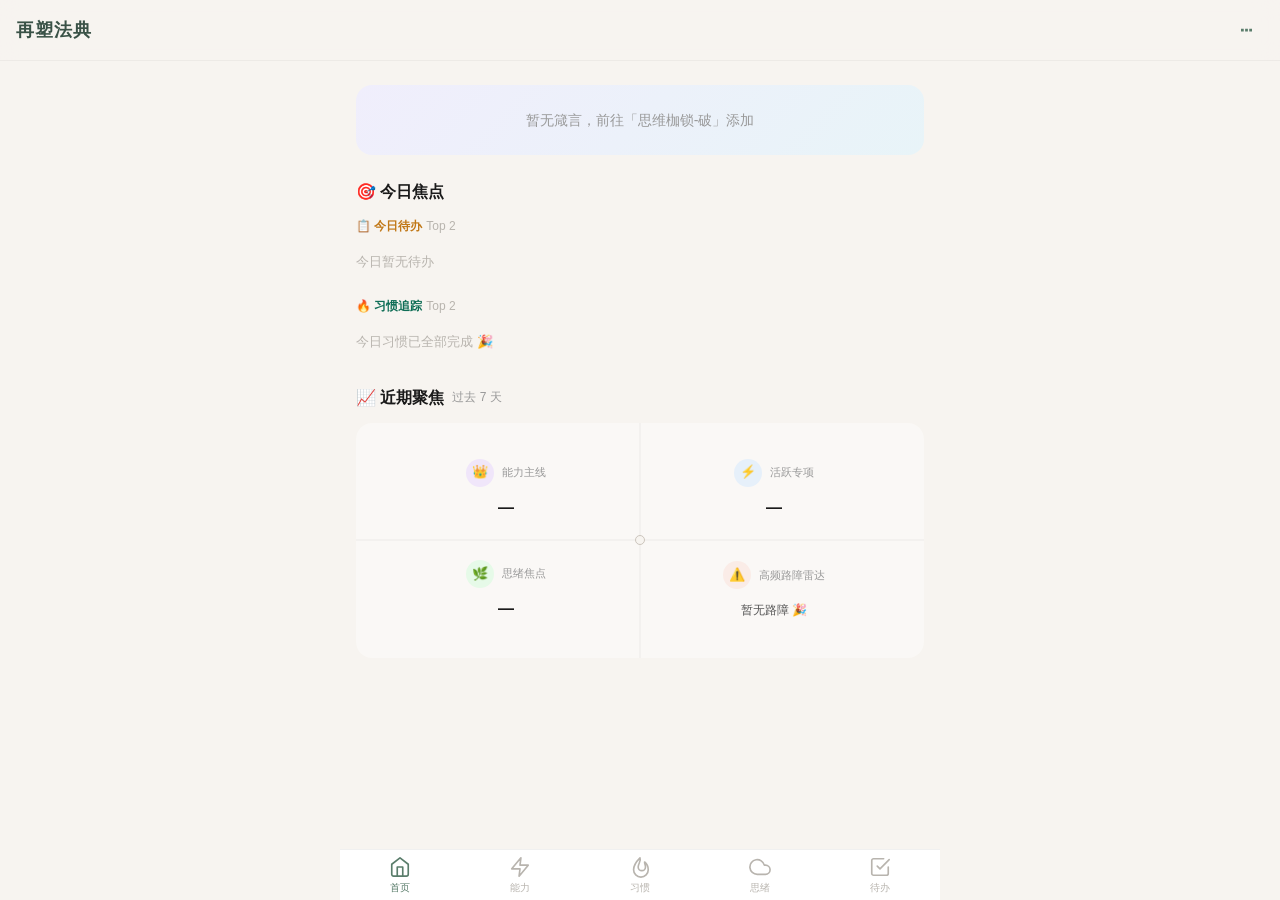
==== commit e3f848b0: "V4" ====
--- a/index.html
+++ b/index.html
@@ -62,6 +62,7 @@
         </svg>
         <input id="thoughtSearch" type="text" placeholder="搜索思绪或标签..." oninput="renderThoughts()">
       </div>
+      <div id="thoughtTagsBar" style="margin-bottom:8px"></div>
       <div id="thoughtList" class="entry-list"></div>
     </section>
 
--- a/css/style.css
+++ b/css/style.css
@@ -301,22 +301,354 @@
 }
 .btn-primary:active { transform: scale(0.95); }
 
-/* ===== Home Grid ===== */
-.home-grid {
-  display: grid; grid-template-columns: 1fr 1fr; gap: 10px;
+/* ===== Homepage ===== */
+
+/* ── 重塑箴言 ── */
+.home-quote {
+  background: linear-gradient(135deg, #f0eefc 0%, #e8f4f8 100%);
+  border-radius: var(--r-lg);
+  padding: var(--sp-8) var(--sp-5) var(--sp-6);
+  margin-top: var(--sp-3);
+  text-align: center;
+  position: relative;
+}
+.home-quote-mark {
+  font-size: 56px;
+  line-height: 1;
+  color: rgba(90, 125, 107, 0.12);
+  font-family: Georgia, "Times New Roman", serif;
+  position: absolute;
+  user-select: none;
+}
+.home-quote-mark.left { top: 12px; left: 20px; }
+.home-quote-mark.right { bottom: 40px; right: 20px; }
+.home-quote-text {
+  font-size: 22px;
+  line-height: 1.6;
+  color: var(--text-primary);
+  font-weight: 600;
+  letter-spacing: 0.5px;
+  padding: 0 var(--sp-4);
+  font-family: "KaiTi", "楷体", "STKaiti", "华文楷体", Georgia, serif;
+}
+.home-quote-empty {
+  text-align: center;
+  color: var(--text-tertiary);
+  font-size: 14px;
+  padding: var(--sp-6);
+}
+
+/* ── 今日焦点 ── */
+.home-section { margin-top: var(--sp-6); }
+.home-section-title {
+  font-size: 16px;
+  font-weight: 600;
+  color: var(--text-primary);
+  margin-bottom: var(--sp-3);
+  display: flex;
+  align-items: center;
+  gap: var(--sp-2);
+}
+.home-section-sub {
+  font-size: 12px;
+  font-weight: 400;
+  color: var(--text-tertiary);
+}
+.home-focus-wrap {
+  display: flex;
+  flex-direction: column;
+  gap: var(--sp-4);
+}
+.home-focus-col {
+  display: flex;
+  flex-direction: column;
+}
+.home-focus-subtitle {
+  font-size: 12px;
+  font-weight: 600;
+  margin-bottom: var(--sp-2);
+  display: flex;
+  align-items: center;
+  gap: 4px;
+}
+.home-focus-subtitle.todo { color: #c17817; }
+.home-focus-subtitle.habit { color: var(--color-success); }
+.home-focus-cards {
+  display: flex;
+  flex-direction: column;
+  gap: var(--sp-2);
+}
+.home-focus-card {
+  background: rgba(255,255,255,0.35);
+  border-radius: var(--r-md);
+  padding: var(--sp-3) var(--sp-4);
+}
+
+/* 今日待办项 */
+.home-todo-item {
+  display: flex;
+  align-items: flex-start;
+  gap: var(--sp-2);
+}
+.home-todo-check {
+  width: 18px;
+  height: 18px;
+  flex-shrink: 0;
+  background: none;
+  border: 2px solid var(--border-default);
+  border-radius: 4px;
+  cursor: pointer;
+  display: flex;
+  align-items: center;
+  justify-content: center;
+  padding: 0;
+  margin-top: 2px;
+  transition: all var(--duration-fast);
+  color: transparent;
+}
+.home-todo-check svg { width: 10px; height: 10px; }
+.home-todo-check:active {
+  background: var(--color-primary);
+  border-color: var(--color-primary);
+  color: #fff;
+  transform: scale(0.9);
+}
+.home-todo-body { flex: 1; min-width: 0; }
+.home-todo-title-row {
+  display: flex;
+  align-items: center;
+  gap: var(--sp-2);
+}
+.home-todo-text {
+  font-size: 14px;
+  color: var(--text-primary);
+  font-weight: 500;
+  overflow: hidden;
+  text-overflow: ellipsis;
+  white-space: nowrap;
+}
+.home-todo-imp { flex-shrink: 0; font-size: 11px; }
+.home-todo-source {
+  font-size: 11px;
+  color: var(--text-tertiary);
+  margin-top: 2px;
+}
+
+/* 习惯追踪项 */
+.home-habit-item {
+  display: flex;
+  align-items: center;
+  gap: var(--sp-2);
+}
+.home-habit-icon {
+  width: 28px;
+  height: 28px;
+  border-radius: 50%;
+  background: var(--color-issue-bg);
+  display: flex;
+  align-items: center;
+  justify-content: center;
+  font-size: 14px;
+  flex-shrink: 0;
+}
+.home-habit-body { flex: 1; min-width: 0; }
+.home-habit-title-row {
+  display: flex;
+  align-items: center;
+  gap: var(--sp-2);
+  flex-wrap: wrap;
+}
+.home-habit-text {
+  font-size: 14px;
+  color: var(--text-primary);
+  font-weight: 500;
+  overflow: hidden;
+  text-overflow: ellipsis;
+  white-space: nowrap;
+}
+.home-habit-imp { flex-shrink: 0; font-size: 11px; }
+.home-habit-warn {
+  font-size: 10px;
+  color: var(--color-issue);
+  background: var(--color-issue-bg);
+  padding: 1px 5px;
+  border-radius: 4px;
+  font-weight: 600;
+  flex-shrink: 0;
+}
+.home-habit-meta {
+  font-size: 11px;
+  color: var(--text-tertiary);
+  margin-top: 2px;
+}
+.home-habit-meta .danger {
+  color: var(--color-issue);
+  font-weight: 500;
+}
+.home-habit-check {
+  width: 22px;
+  height: 22px;
+  flex-shrink: 0;
+  background: none;
+  border: 2px solid var(--border-default);
+  border-radius: 50%;
+  cursor: pointer;
+  display: flex;
+  align-items: center;
+  justify-content: center;
+  padding: 0;
+  transition: all var(--duration-fast);
+  color: transparent;
+}
+.home-habit-check svg { width: 12px; height: 12px; }
+.home-habit-check:active {
+  background: var(--color-primary);
+  border-color: var(--color-primary);
+  color: #fff;
+  transform: scale(0.9);
+}
+.home-empty-hint { font-size: 13px; color: var(--text-hint); padding: var(--sp-2) 0; }
+
+/* ── 近期聚焦 2x2 线分割 ── */
+.home-recent-grid {
+  display: grid;
+  grid-template-columns: 1fr 1fr;
+  position: relative;
+  background: rgba(255,255,255,0.35);
+  border-radius: var(--r-lg);
+  padding: var(--sp-4);
+}
+.home-recent-grid::before {
+  content: '';
+  position: absolute;
+  top: 0; bottom: 0;
+  left: 50%;
+  width: 1px;
+  transform: translateX(-50%);
+  background: var(--border-light);
+  z-index: 1;
+  pointer-events: none;
+}
+.home-recent-grid::after {
+  content: '';
+  position: absolute;
+  left: 0; right: 0;
+  top: 50%;
+  height: 1px;
+  transform: translateY(-50%);
+  background: var(--border-light);
+  z-index: 1;
+  pointer-events: none;
+}
+.home-recent-center-dot {
+  position: absolute;
+  top: 50%; left: 50%;
+  width: 10px; height: 10px;
+  transform: translate(-50%, -50%);
+  background: var(--bg-page);
+  border: 1.5px solid #ccc5bd;
+  border-radius: 50%;
+  z-index: 2;
+  pointer-events: none;
+}
+.home-recent-card {
+  cursor: pointer;
+  transition: transform var(--duration-fast);
+  display: flex;
+  flex-direction: column;
+  align-items: center;
+  justify-content: center;
+  text-align: center;
+  padding: var(--sp-5) var(--sp-3);
+  position: relative;
+  z-index: 0;
+}
+.home-recent-card:active { transform: scale(0.97); }
+.home-recent-card-top {
+  display: flex;
+  align-items: center;
+  justify-content: center;
+  gap: var(--sp-2);
+  margin-bottom: var(--sp-2);
+}
+.home-recent-icon {
+  width: 28px;
+  height: 28px;
+  border-radius: 50%;
+  display: flex;
+  align-items: center;
+  justify-content: center;
+  font-size: 13px;
+  flex-shrink: 0;
+}
+.home-recent-icon.cap { background: #f0e6fa; }
+.home-recent-icon.proj { background: #e6f0fa; }
+.home-recent-icon.thought { background: #e6fae8; }
+.home-recent-icon.problem { background: var(--color-issue-bg); }
+.home-recent-card-label {
+  font-size: 11px;
+  color: var(--text-tertiary);
+  font-weight: 500;
+}
+.home-recent-card-title {
+  font-size: 16px;
+  font-weight: 600;
+  color: var(--text-primary);
+  overflow: hidden;
+  text-overflow: ellipsis;
+  white-space: nowrap;
+}
+.home-recent-card-sub {
+  font-size: 12px;
+  color: var(--text-secondary);
+  margin-top: 4px;
+}
+.home-recent-card-problems {
   margin-top: var(--sp-2);
-}
-.home-card {
-  background: var(--bg-surface); border-radius: var(--r-lg); padding: var(--sp-4);
-  box-shadow: var(--shadow-xs);
-  cursor: pointer; transition: transform 0.15s;
-  text-align: center;
-}
-.home-card:active { transform: scale(0.96); }
-.hc-icon { font-size: 28px; margin-bottom: 4px; }
-.hc-num { font-size: 28px; font-weight: 700; color: var(--text-primary); line-height: 1.2; }
-.hc-label { font-size: 13px; color: var(--text-secondary); margin-top: 2px; }
-.hc-sub { font-size: 11px; color: var(--text-tertiary); margin-top: 4px; line-height: 1.6; }
+  display: flex;
+  flex-direction: column;
+  gap: var(--sp-2);
+}
+.home-recent-problem-item {
+  display: flex;
+  align-items: center;
+  gap: var(--sp-2);
+}
+.home-recent-problem-rank {
+  width: 18px;
+  height: 18px;
+  border-radius: 50%;
+  background: var(--bg-inset);
+  display: flex;
+  align-items: center;
+  justify-content: center;
+  font-size: 10px;
+  font-weight: 700;
+  color: var(--text-tertiary);
+  flex-shrink: 0;
+}
+.home-recent-problem-text {
+  flex: 1;
+  font-size: 12px;
+  font-weight: 600;
+  color: var(--text-primary);
+  overflow: hidden;
+  text-overflow: ellipsis;
+  white-space: nowrap;
+}
+.home-recent-problem-count {
+  font-size: 11px;
+  font-weight: 400;
+  color: var(--text-tertiary);
+  flex-shrink: 0;
+}
+/* 响应式：小屏幕近期聚焦单列 */
+@media (max-width: 380px) {
+  .home-recent-grid { grid-template-columns: 1fr; }
+  .home-recent-grid::before { display: none; }
+  .home-recent-grid::after { display: none; }
+  .home-recent-center-dot { display: none; }
+}
 
 /* ===== Linked Todo ===== */
 .linked-todo {
@@ -446,6 +778,40 @@
 .thought-actions {
   display: flex; gap: 2px; margin-left: auto;
 }
+.thought-note-wrap { margin-top: 4px; }
+.thought-note {
+  font-size: 12px; color: var(--text-tertiary);
+  line-height: 1.6; white-space: pre-wrap; word-break: break-word;
+}
+.thought-note-collapsed {
+  display: -webkit-box;
+  -webkit-line-clamp: 2;
+  -webkit-box-orient: vertical;
+  overflow: hidden;
+}
+.thought-note-toggle {
+  font-size: 11px; color: var(--color-primary); cursor: pointer;
+  margin-top: 2px; display: inline-block; user-select: none;
+}
+.thought-note-toggle:active { opacity: 0.6; }
+
+/* ===== Thought Tags Bar ===== */
+.thought-tags-bar {
+  display: flex; flex-wrap: wrap; gap: 6px;
+  padding: 4px 0;
+}
+.thought-tag-chip {
+  display: inline-flex; align-items: center;
+  font-size: 11px; color: var(--text-secondary);
+  background: var(--bg-inset); padding: 4px 10px;
+  border-radius: 12px; cursor: pointer; transition: all 0.15s;
+  border: 1px solid transparent; user-select: none;
+}
+.thought-tag-chip.active {
+  background: var(--color-primary-light); color: var(--color-primary);
+  border-color: rgba(90,125,107,0.2); font-weight: 600;
+}
+.thought-tag-chip:active { opacity: 0.7; }
 
 /* ===== Tags ===== */
 .tag {
@@ -601,7 +967,7 @@
 /* ── Organic List Item ── */
 .proj-li {
   display: flex; align-items: center;
-  padding: 12px 0 12px 40px; cursor: pointer;
+  padding: 12px 8px 12px 40px; cursor: pointer;
   transition: background .12s; position: relative;
 }
 .proj-li:active { background: rgba(0,0,0,.02); }
@@ -644,6 +1010,11 @@
 }
 .proj-meta.proj-meta-todo.done { background: #e8f5ec; color: #5a7d6b; }
 
+.proj-li-right {
+  display: flex; align-items: center; gap: 4px;
+  flex-shrink: 0; margin-left: 4px;
+}
+
 .proj-thought-line {
   font-size: 11px; color: #888; padding: 2px 0 0 20px;
   white-space: nowrap; overflow: hidden; text-overflow: ellipsis;
@@ -651,7 +1022,7 @@
 
 /* ── Issue / Insight items ── */
 .proj-ii {
-  display: flex; align-items: flex-start; padding: 12px 0 8px 40px; cursor: pointer;
+  display: flex; align-items: flex-start; padding: 12px 8px 8px 40px; cursor: pointer;
   position: relative;
 }
 .proj-ii:active { background: rgba(0,0,0,.02); }
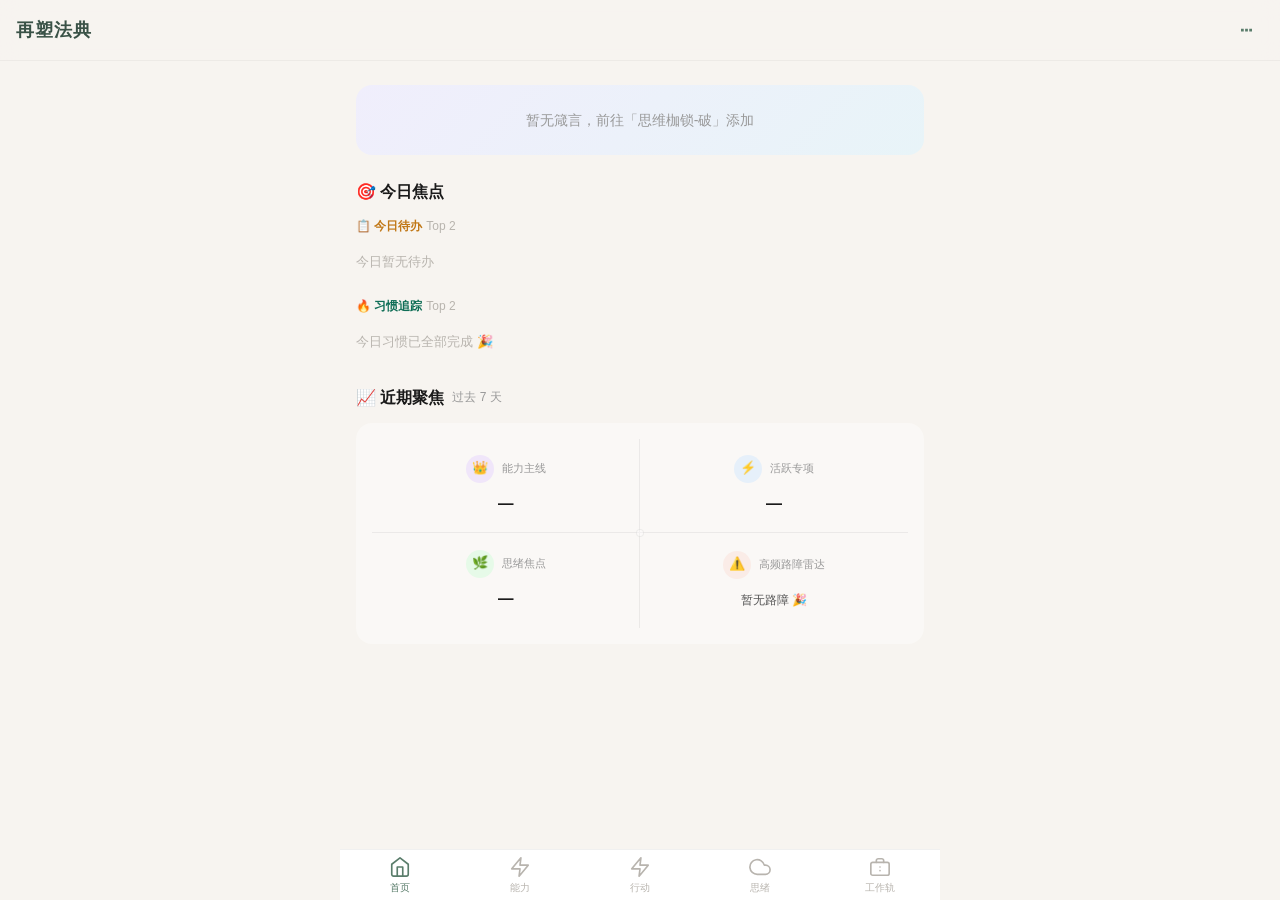
==== commit 2126abf4: "V5_1" ====
--- a/index.html
+++ b/index.html
@@ -40,14 +40,14 @@
       <div id="abilityContent" class="entry-list"></div>
     </section>
 
-    <!-- 习惯 -->
-    <section id="page-goals" class="page">
+    <!-- 行动（待办+习惯合并） -->
+    <section id="page-action" class="page">
       <div class="page-header">
-        <span class="page-title-text">🔥 每日习惯</span>
+        <span class="page-title-text">⚡ 行动</span>
         <span style="width:36px"></span>
       </div>
-      <div class="tab-bar" id="habitTabs" style="margin-bottom:12px"></div>
-      <div id="habitContent" class="entry-list"></div>
+      <div class="tab-bar" id="actionTabs" style="margin-bottom:12px"></div>
+      <div id="actionContent"></div>
     </section>
 
     <!-- 思绪 -->
@@ -66,14 +66,13 @@
       <div id="thoughtList" class="entry-list"></div>
     </section>
 
-    <!-- 待办 -->
-    <section id="page-todos" class="page">
+    <!-- 工作轨（占位） -->
+    <section id="page-work" class="page">
       <div class="page-header">
-        <span class="page-title-text">📋 待办</span>
+        <span class="page-title-text">🛤️ 工作轨</span>
         <span style="width:36px"></span>
       </div>
-      <div class="tab-bar" id="todoTabs" style="margin-bottom:12px"></div>
-      <div id="todoContent"></div>
+      <div class="empty-state"><div style="font-size:48px;margin-bottom:16px">🛠️</div><div style="font-size:15px;color:var(--text-secondary)">工作轨模块开发中…</div><div style="font-size:12px;color:var(--text-hint);margin-top:8px">敬请期待</div></div>
     </section>
 
     <!-- 专项详情 V2 -->
@@ -91,9 +90,8 @@
 
   <!-- 页面级 FAB 按钮 -->
   <button class="page-fab" id="fab-ability" onclick="handleAbilityFab()">+</button>
-  <button class="page-fab" id="fab-goals" onclick="showAddHabitModal()">+</button>
+  <button class="page-fab" id="fab-action" onclick="showActionFabMenu()">+</button>
   <button class="page-fab" id="fab-thoughts" onclick="showAddThoughtModal()">+</button>
-  <button class="page-fab" id="fab-todos" onclick="showAddTodoModal()">+</button>
 
   <!-- 底部导航（5项，SVG 图标） -->
   <nav id="bottomNav">
@@ -105,17 +103,17 @@
       <span class="nav-icon"><svg viewBox="0 0 24 24" fill="none" stroke="currentColor" stroke-width="1.8" stroke-linecap="round" stroke-linejoin="round"><path d="M13 2L3 14h9l-1 8 10-12h-9l1-8z"/></svg></span>
       <span class="nav-label">能力</span>
     </div>
-    <div class="nav-item" onclick="switchPage('goals')">
-      <span class="nav-icon"><svg viewBox="0 0 24 24" fill="none" stroke="currentColor" stroke-width="1.8" stroke-linecap="round" stroke-linejoin="round"><path d="M12 2c1.5 4-2 6-2 10a4 4 0 008 0c0-2-1-3.5-1-5.5 3 2.5 4 5.5 4 8.5a8 8 0 11-16 0C5 10 8 6 12 2z"/></svg></span>
-      <span class="nav-label">习惯</span>
+    <div class="nav-item" onclick="switchPage('action')">
+      <span class="nav-icon"><svg viewBox="0 0 24 24" fill="none" stroke="currentColor" stroke-width="1.8" stroke-linecap="round" stroke-linejoin="round"><path d="M13 2L3 14h9l-1 8 10-12h-9l1-8z"/></svg></span>
+      <span class="nav-label">行动</span>
     </div>
     <div class="nav-item" onclick="switchPage('thoughts')">
       <span class="nav-icon"><svg viewBox="0 0 24 24" fill="none" stroke="currentColor" stroke-width="1.8" stroke-linecap="round" stroke-linejoin="round"><path d="M18 10h-1.26A8 8 0 109 20h9a5 5 0 000-10z"/></svg></span>
       <span class="nav-label">思绪</span>
     </div>
-    <div class="nav-item" onclick="switchPage('todos')">
-      <span class="nav-icon"><svg viewBox="0 0 24 24" fill="none" stroke="currentColor" stroke-width="1.8" stroke-linecap="round" stroke-linejoin="round"><path d="M9 11l3 3L22 4"/><path d="M21 12v7a2 2 0 01-2 2H5a2 2 0 01-2-2V5a2 2 0 012-2h11"/></svg></span>
-      <span class="nav-label">待办</span>
+    <div class="nav-item" onclick="switchPage('work')">
+      <span class="nav-icon"><svg viewBox="0 0 24 24" fill="none" stroke="currentColor" stroke-width="1.8" stroke-linecap="round" stroke-linejoin="round"><rect x="2" y="7" width="20" height="14" rx="2" ry="2"/><path d="M16 7V5a2 2 0 00-2-2h-4a2 2 0 00-2 2v2"/><line x1="12" y1="12" x2="12" y2="12.01"/><line x1="12" y1="16" x2="12" y2="16.01"/></svg></span>
+      <span class="nav-label">工作轨</span>
     </div>
   </nav>
 
--- a/css/style.css
+++ b/css/style.css
@@ -513,42 +513,30 @@
 .home-recent-grid {
   display: grid;
   grid-template-columns: 1fr 1fr;
+  grid-template-rows: 1fr 1fr;
   position: relative;
   background: rgba(255,255,255,0.35);
   border-radius: var(--r-lg);
   padding: var(--sp-4);
 }
-.home-recent-grid::before {
-  content: '';
-  position: absolute;
-  top: 0; bottom: 0;
-  left: 50%;
-  width: 1px;
-  transform: translateX(-50%);
-  background: var(--border-light);
-  z-index: 1;
-  pointer-events: none;
-}
-.home-recent-grid::after {
-  content: '';
-  position: absolute;
-  left: 0; right: 0;
-  top: 50%;
-  height: 1px;
-  transform: translateY(-50%);
-  background: var(--border-light);
-  z-index: 1;
-  pointer-events: none;
+/* 上排卡片底部加线 */
+.home-recent-card:nth-child(1),
+.home-recent-card:nth-child(2) {
+  border-bottom: 1px solid var(--border-light);
+}
+/* 左列卡片右侧加线 */
+.home-recent-card:nth-child(odd) {
+  border-right: 1px solid var(--border-light);
 }
 .home-recent-center-dot {
   position: absolute;
   top: 50%; left: 50%;
-  width: 10px; height: 10px;
+  width: 8px; height: 8px;
   transform: translate(-50%, -50%);
-  background: var(--bg-page);
-  border: 1.5px solid #ccc5bd;
+  background: rgba(255,255,255,0.35);
+  border: 1.5px solid var(--border-light);
   border-radius: 50%;
-  z-index: 2;
+  z-index: 1;
   pointer-events: none;
 }
 .home-recent-card {
@@ -559,9 +547,9 @@
   align-items: center;
   justify-content: center;
   text-align: center;
-  padding: var(--sp-5) var(--sp-3);
-  position: relative;
-  z-index: 0;
+  padding: var(--sp-4);
+  min-height: 0;
+  overflow: hidden;
 }
 .home-recent-card:active { transform: scale(0.97); }
 .home-recent-card-top {
@@ -589,6 +577,10 @@
   font-size: 11px;
   color: var(--text-tertiary);
   font-weight: 500;
+  overflow: hidden;
+  text-overflow: ellipsis;
+  white-space: nowrap;
+  max-width: 100%;
 }
 .home-recent-card-title {
   font-size: 16px;
@@ -597,17 +589,24 @@
   overflow: hidden;
   text-overflow: ellipsis;
   white-space: nowrap;
+  max-width: 100%;
 }
 .home-recent-card-sub {
   font-size: 12px;
   color: var(--text-secondary);
   margin-top: 4px;
+  overflow: hidden;
+  text-overflow: ellipsis;
+  white-space: nowrap;
+  max-width: 100%;
 }
 .home-recent-card-problems {
   margin-top: var(--sp-2);
   display: flex;
   flex-direction: column;
   gap: var(--sp-2);
+  max-height: 60px;
+  overflow: hidden;
 }
 .home-recent-problem-item {
   display: flex;
@@ -635,6 +634,7 @@
   overflow: hidden;
   text-overflow: ellipsis;
   white-space: nowrap;
+  min-width: 0;
 }
 .home-recent-problem-count {
   font-size: 11px;
@@ -645,8 +645,9 @@
 /* 响应式：小屏幕近期聚焦单列 */
 @media (max-width: 380px) {
   .home-recent-grid { grid-template-columns: 1fr; }
-  .home-recent-grid::before { display: none; }
-  .home-recent-grid::after { display: none; }
+  .home-recent-card:nth-child(1),
+  .home-recent-card:nth-child(2) { border-bottom: none; }
+  .home-recent-card:nth-child(odd) { border-right: none; }
   .home-recent-center-dot { display: none; }
 }
 
@@ -679,6 +680,39 @@
 .nav-icon { font-size: 20px; line-height: 1; display: flex; align-items: center; justify-content: center; }
 .nav-icon svg { width: 22px; height: 22px; }
 .nav-label { font-size: 10px; margin-top: 2px; }
+
+/* ===== Action Collapse Sections ===== */
+.action-collapse {
+  margin-bottom: var(--sp-4);
+}
+.action-collapse-header {
+  display: flex; align-items: center; gap: var(--sp-2);
+  padding: var(--sp-2) 0;
+  cursor: pointer; user-select: none;
+}
+.action-collapse-header:active { opacity: 0.7; }
+.action-collapse-arrow {
+  font-size: 10px; color: var(--text-tertiary);
+  transition: transform 0.2s;
+  width: 14px; text-align: center; flex-shrink: 0;
+}
+.action-collapse.collapsed .action-collapse-arrow {
+  transform: rotate(-90deg);
+}
+.action-collapse-title {
+  font-size: 12px; font-weight: 600; color: var(--text-secondary);
+}
+.action-collapse-count {
+  font-size: 11px; color: var(--text-hint); font-weight: 400;
+}
+.action-collapse-body {
+  overflow: hidden;
+  transition: max-height 0.25s ease;
+  max-height: 2000px;
+}
+.action-collapse.collapsed .action-collapse-body {
+  max-height: 0;
+}
 
 /* ===== Modal Overlay ===== */
 .modal-overlay {
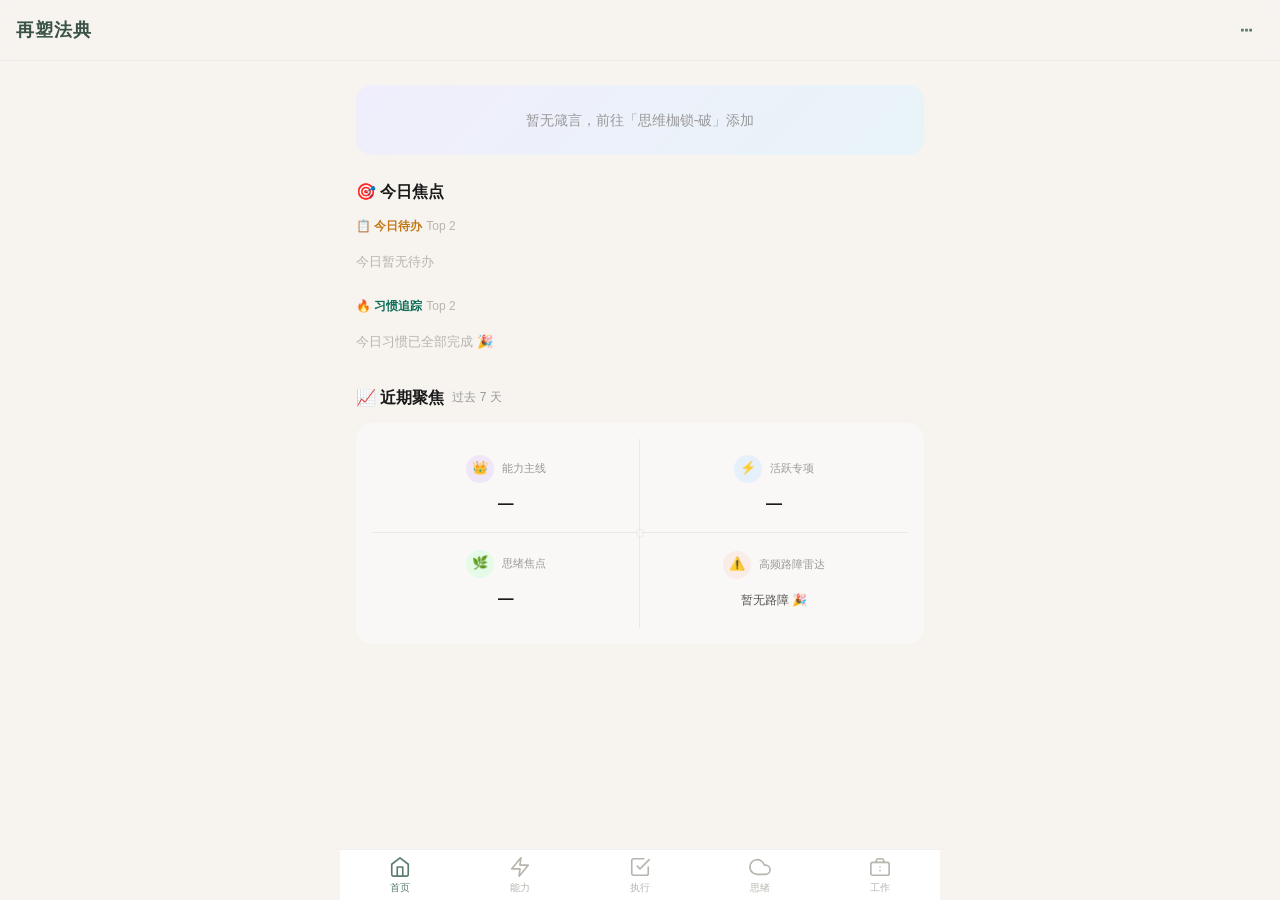
==== commit bbe3d674: "V5_3" ====
--- a/index.html
+++ b/index.html
@@ -40,10 +40,10 @@
       <div id="abilityContent" class="entry-list"></div>
     </section>
 
-    <!-- 行动（待办+习惯合并） -->
+    <!-- 执行（待办+习惯合并） -->
     <section id="page-action" class="page">
       <div class="page-header">
-        <span class="page-title-text">⚡ 行动</span>
+        <span class="page-title-text">⚡ 执行</span>
         <span style="width:36px"></span>
       </div>
       <div class="tab-bar" id="actionTabs" style="margin-bottom:12px"></div>
@@ -66,13 +66,16 @@
       <div id="thoughtList" class="entry-list"></div>
     </section>
 
-    <!-- 工作轨（占位） -->
+    <!-- 工作 -->
     <section id="page-work" class="page">
-      <div class="page-header">
-        <span class="page-title-text">🛤️ 工作轨</span>
-        <span style="width:36px"></span>
+      <div class="page-header" style="justify-content:space-between">
+        <span id="workTitle" class="page-title-text">🛤️ 工作</span>
+        <button class="work-export-btn" onclick="showWorkExportModal()">📤</button>
       </div>
-      <div class="empty-state"><div style="font-size:48px;margin-bottom:16px">🛠️</div><div style="font-size:15px;color:var(--text-secondary)">工作轨模块开发中…</div><div style="font-size:12px;color:var(--text-hint);margin-top:8px">敬请期待</div></div>
+      <div id="workViewContainer">
+        <div id="workOverview" class="work-view active"></div>
+        <div id="workFocus" class="work-view"></div>
+      </div>
     </section>
 
     <!-- 专项详情 V2 -->
@@ -92,6 +95,7 @@
   <button class="page-fab" id="fab-ability" onclick="handleAbilityFab()">+</button>
   <button class="page-fab" id="fab-action" onclick="showActionFabMenu()">+</button>
   <button class="page-fab" id="fab-thoughts" onclick="showAddThoughtModal()">+</button>
+  <button class="page-fab" id="fab-work" onclick="showAddWorkEventModal()">+</button>
 
   <!-- 底部导航（5项，SVG 图标） -->
   <nav id="bottomNav">
@@ -104,8 +108,8 @@
       <span class="nav-label">能力</span>
     </div>
     <div class="nav-item" onclick="switchPage('action')">
-      <span class="nav-icon"><svg viewBox="0 0 24 24" fill="none" stroke="currentColor" stroke-width="1.8" stroke-linecap="round" stroke-linejoin="round"><path d="M13 2L3 14h9l-1 8 10-12h-9l1-8z"/></svg></span>
-      <span class="nav-label">行动</span>
+      <span class="nav-icon"><svg viewBox="0 0 24 24" fill="none" stroke="currentColor" stroke-width="1.8" stroke-linecap="round" stroke-linejoin="round"><path d="M9 11l3 3L22 4"/><path d="M21 12v7a2 2 0 01-2 2H5a2 2 0 01-2-2V5a2 2 0 012-2h11"/></svg></span>
+      <span class="nav-label">执行</span>
     </div>
     <div class="nav-item" onclick="switchPage('thoughts')">
       <span class="nav-icon"><svg viewBox="0 0 24 24" fill="none" stroke="currentColor" stroke-width="1.8" stroke-linecap="round" stroke-linejoin="round"><path d="M18 10h-1.26A8 8 0 109 20h9a5 5 0 000-10z"/></svg></span>
@@ -113,7 +117,7 @@
     </div>
     <div class="nav-item" onclick="switchPage('work')">
       <span class="nav-icon"><svg viewBox="0 0 24 24" fill="none" stroke="currentColor" stroke-width="1.8" stroke-linecap="round" stroke-linejoin="round"><rect x="2" y="7" width="20" height="14" rx="2" ry="2"/><path d="M16 7V5a2 2 0 00-2-2h-4a2 2 0 00-2 2v2"/><line x1="12" y1="12" x2="12" y2="12.01"/><line x1="12" y1="16" x2="12" y2="16.01"/></svg></span>
-      <span class="nav-label">工作轨</span>
+      <span class="nav-label">工作</span>
     </div>
   </nav>
 
--- a/css/style.css
+++ b/css/style.css
@@ -924,6 +924,341 @@
   from { opacity: 0; transform: translateX(-50%) translateY(-10px); }
   to { opacity: 1; transform: translateX(-50%) translateY(0); }
 }
+
+/* ===== 工作模块 ===== */
+#page-work {
+  --work-mint: #C8E6D0;
+  --work-mint-light: #E8F5EC;
+  --work-lavender: #D4CCE6;
+  --work-lavender-light: #EDEAF5;
+  --work-deep-red: #B44A3D;
+  --work-deep-red-bg: #E8C8C4;
+  --work-empty: #F5F2ED;
+  --work-border: #E8E4DE;
+  --work-tag-bg: #F0ECE6;
+  --work-accent: #7B9E8C;
+  padding-bottom: 80px;
+}
+
+.work-view { display: none; }
+.work-view.active { display: block; animation: wkFadeIn 0.25s var(--ease-out); }
+@keyframes wkFadeIn { from { opacity:0; transform:translateY(8px); } to { opacity:1; transform:translateY(0); } }
+
+.work-export-btn {
+  background: var(--bg-inset); border: 1px solid var(--border-light);
+  border-radius: var(--r-sm); padding: 4px 10px; font-size: 12px;
+  cursor: pointer; color: var(--text-secondary);
+}
+.work-export-btn:active { opacity: 0.6; }
+
+/* -- 热力图日历 -- */
+.work-cal { margin-bottom: var(--sp-5); }
+.work-cal-nav {
+  display: flex; align-items: center; justify-content: space-between;
+  padding: 0 var(--sp-2); margin-bottom: var(--sp-2);
+}
+.work-cal-nav-title { font-size: 15px; font-weight: 600; color: var(--text-primary); }
+.work-cal-nav-btn {
+  background: none; border: none; font-size: 18px; cursor: pointer;
+  color: var(--text-secondary); padding: 4px 8px; border-radius: var(--r-sm);
+}
+.work-cal-nav-btn:active { background: var(--bg-inset); }
+.work-cal-today-btn {
+  background: none; border: 1px solid var(--work-accent);
+  border-radius: var(--r-sm); padding: 2px 8px; font-size: 11px;
+  cursor: pointer; color: var(--work-accent); font-weight: 500;
+}
+.work-cal-today-btn:active { background: var(--work-tag-bg); }
+
+.work-cal-weekdays {
+  display: grid; grid-template-columns: repeat(7, 1fr); gap: 2px;
+  margin-bottom: 2px; padding: 0 2px;
+}
+.work-cal-weekday {
+  text-align: center; font-size: 10px; color: var(--text-hint);
+  padding: 4px 0; font-weight: 500;
+}
+
+.work-cal-grid {
+  display: grid; grid-template-columns: repeat(7, 1fr); gap: 4px;
+  padding: 0 2px;
+}
+.work-cal-cell {
+  aspect-ratio: 4/3; border-radius: var(--r-sm); display: flex;
+  align-items: center; justify-content: center;
+  font-size: 14px; cursor: pointer; transition: transform 0.15s;
+  position: relative;
+}
+.work-cal-cell:active { transform: scale(0.92); }
+.work-cal-cell.other-month { color: var(--text-hint); opacity: 0.4; }
+.work-cal-cell.today { box-shadow: inset 0 0 0 1.5px var(--work-accent); }
+.work-cal-cell[data-level="0"] { background: var(--work-empty); }
+.work-cal-cell[data-level="1"] { background: var(--work-mint); }
+.work-cal-cell[data-level="2"] { background: var(--work-lavender); }
+.work-cal-cell[data-level="3"] { background: var(--work-deep-red); color: #fff; }
+.work-cal-cell .cell-count-top {
+  position: absolute; top: 1px; right: 2px;
+  font-size: 10px; color: var(--text-hint); line-height: 1; font-weight: 500;
+}
+.work-cal-cell .cell-pending-bottom {
+  position: absolute; bottom: 1px; left: 2px;
+  font-size: 10px; color: var(--work-deep-red); line-height: 1; font-weight: 700;
+  background: rgba(255,255,255,0.6); padding: 0 2px; border-radius: 2px;
+}
+.work-cal-cell[data-level="3"] .cell-count-top { color: rgba(255,255,255,0.7); }
+.work-cal-cell[data-level="3"] .cell-pending-bottom { color: #fff; background: rgba(255,255,255,0.2); }
+
+/* -- 微型周历条 -- */
+.work-week-strip {
+  display: flex; align-items: center; gap: var(--sp-1);
+  padding: var(--sp-2) var(--sp-3); background: var(--bg-inset);
+  border-radius: var(--r-md); margin-bottom: var(--sp-4);
+}
+.work-week-cell {
+  flex: 1; text-align: center; padding: 6px 0; border-radius: var(--r-sm);
+  font-size: 12px; cursor: pointer; transition: all 0.15s;
+}
+.work-week-cell .wk-day { font-size: 9px; color: var(--text-hint); }
+.work-week-cell.wk-today { box-shadow: inset 0 0 0 1.5px var(--work-accent); font-weight: 600; }
+.work-week-cell.wk-selected { background: var(--work-accent); color: #fff; }
+.work-week-cell.wk-selected .wk-day { color: rgba(255,255,255,0.7); }
+.work-week-cell[data-level="0"] { background: var(--work-empty); }
+.work-week-cell[data-level="1"] { background: var(--work-mint); }
+.work-week-cell[data-level="2"] { background: var(--work-lavender); }
+.work-week-cell[data-level="3"] { background: var(--work-deep-red); color: #fff; }
+
+/* -- 圆环图（有机风格） -- */
+.work-donut-section {
+  padding: var(--sp-4) 0;
+  margin-bottom: var(--sp-3);
+}
+.work-donut-section h3 {
+  font-size: 13px; font-weight: 600; color: var(--text-secondary);
+  margin-bottom: var(--sp-3);
+}
+.work-donut-wrap { display: flex; flex-direction: column; align-items: center; gap: var(--sp-3); }
+.work-donut-svg { width: 180px; height: 180px; }
+.work-donut-legend { width: 100%; display: flex; flex-wrap: wrap; gap: 6px 12px; justify-content: center; }
+.work-donut-legend-item { display: flex; align-items: center; gap: 4px; font-size: 11px; color: var(--text-secondary); cursor: pointer; padding: 3px 8px; border-radius: 12px; transition: background 0.15s; }
+.work-donut-legend-item:active { opacity: 0.7; }
+.work-donut-legend-item.active { background: var(--work-tag-bg); color: var(--text-primary); font-weight: 600; }
+.work-donut-legend-dot { width: 8px; height: 8px; border-radius: 50%; flex-shrink: 0; }
+/* 标签筛选结果列表（浮动卡片式） */
+.work-tag-filter-section {
+  margin-top: var(--sp-4);
+  background: #fff;
+  border: 1px solid var(--work-accent);
+  border-radius: 14px;
+  padding: var(--sp-3);
+  box-shadow: 0 2px 12px rgba(123, 158, 140, 0.12);
+}
+.work-tag-filter-header { display: flex; align-items: center; justify-content: space-between; margin-bottom: var(--sp-2); padding-bottom: var(--sp-2); border-bottom: 1px solid var(--work-tag-bg); }
+.work-tag-filter-title { font-size: 13px; font-weight: 600; color: var(--work-accent); }
+.work-tag-filter-clear { font-size: 11px; color: var(--text-hint); cursor: pointer; padding: 3px 10px; border-radius: 10px; background: var(--work-tag-bg); }
+.work-tag-filter-clear:active { opacity: 0.7; }
+.work-tag-filter-section .work-event-card { background: #FAFCFB; border-color: var(--work-border); }
+.work-donut-center {
+  position: absolute; top: 50%; left: 50%; transform: translate(-50%, -50%);
+  text-align: center;
+}
+.work-donut-center .donut-total { font-size: 28px; font-weight: 700; color: var(--text-primary); }
+.work-donut-center .donut-label { font-size: 12px; color: var(--text-hint); }
+
+/* -- 聚焦·下一步待办（有机风格） -- */
+.work-pending-section {
+  padding: var(--sp-3) 0;
+  margin-bottom: var(--sp-3);
+}
+.work-pending-section h3 {
+  font-size: 13px; font-weight: 600; color: var(--text-secondary);
+  margin-bottom: var(--sp-3);
+}
+.work-pending-item {
+  display: flex; align-items: center; gap: var(--sp-2);
+  padding: var(--sp-2) 0; border-bottom: 1px solid var(--border-light);
+}
+.work-pending-item:last-child { border-bottom: none; }
+.work-pending-cb {
+  width: 18px; height: 18px; border-radius: 50%;
+  border: 2px solid var(--work-accent); cursor: pointer; flex-shrink: 0;
+  display: flex; align-items: center; justify-content: center;
+  background: none; padding: 0;
+}
+.work-pending-cb.checked { background: var(--work-accent); border-color: var(--work-accent); }
+.work-pending-cb.checked::after { content: '✓'; color: #fff; font-size: 11px; font-weight: 700; }
+.work-pending-text { flex: 1; font-size: 14px; color: var(--text-primary); }
+.work-pending-text.done { text-decoration: line-through; color: var(--text-hint); }
+.work-pending-date {
+  font-size: 10px; color: var(--text-hint); cursor: pointer;
+  padding: 2px 6px; border-radius: var(--r-sm);
+  background: var(--work-tag-bg);
+}
+.work-pending-date:active { opacity: 0.6; }
+
+/* -- 事件卡片（有机风格，整卡折叠） -- */
+.work-event-card {
+  display: flex; align-items: flex-start; gap: 10px;
+  padding: 14px 0;
+  border-bottom: 0.5px solid rgba(0,0,0,0.08);
+}
+.work-event-card:last-child { border-bottom: none; }
+.work-event-dot {
+  width: 3px; height: 16px; border-radius: 1.5px;
+  background: var(--work-accent); flex-shrink: 0; margin-top: 4px;
+}
+.work-event-body { flex: 1; min-width: 0; }
+.work-event-header {
+  display: flex; align-items: center; flex-wrap: wrap; gap: 6px;
+  cursor: pointer; user-select: none;
+}
+.work-event-title { font-size: 15px; font-weight: 600; color: var(--text-primary); flex: 1; min-width: 0; }
+.work-event-actions { display: flex; gap: 4px; flex-shrink: 0; }
+.work-event-actions button {
+  background: none; border: none; font-size: 16px; cursor: pointer;
+  padding: 2px 4px; border-radius: var(--r-sm);
+}
+.work-event-actions button:active { background: var(--bg-inset); }
+.work-event-tags { display: inline-flex; flex-wrap: wrap; gap: 4px; }
+.work-event-tag {
+  font-size: 11px; padding: 2px 10px; border-radius: 20px;
+  background: var(--work-tag-bg); color: var(--text-secondary);
+  cursor: pointer; transition: all 0.15s; border: 1px solid transparent;
+}
+.work-event-tag:active { opacity: 0.7; }
+.work-event-tag.active { background: var(--work-accent); color: #fff; border-color: var(--work-accent); }
+.work-event-detail {
+  overflow: hidden; transition: max-height 0.25s ease;
+  max-height: 2000px; padding-top: var(--sp-2);
+}
+.work-event-card.collapsed .work-event-detail { max-height: 0; padding-top: 0; }
+.work-event-card.collapsed .work-event-arrow { transform: rotate(-90deg); }
+.work-event-arrow { font-size: 10px; color: var(--text-hint); transition: transform 0.2s; flex-shrink: 0; }
+
+/* -- 手风琴折叠 -- */
+.work-accordion { margin-bottom: 2px; }
+.work-accordion:last-child { margin-bottom: 0; }
+.work-accordion-header {
+  display: flex; align-items: center; gap: var(--sp-2);
+  padding: var(--sp-2) 0; cursor: pointer; user-select: none;
+}
+.work-accordion-header:active { opacity: 0.7; }
+.work-accordion-icon { font-size: 16px; flex-shrink: 0; width: 22px; text-align: center; line-height: 1; }
+.work-accordion-label { font-size: 12px; font-weight: 600; color: var(--text-secondary); flex: 1; }
+.work-accordion-arrow { font-size: 10px; color: var(--text-hint); transition: transform 0.2s; }
+.work-accordion.collapsed .work-accordion-arrow { transform: rotate(-90deg); }
+.work-accordion-body {
+  overflow: hidden; transition: max-height 0.25s ease;
+  max-height: 800px; padding-left: 24px;
+}
+.work-accordion.collapsed .work-accordion-body { max-height: 0; }
+
+/* -- 展开内容区 section -- */
+.work-section { padding: var(--sp-2) 0; }
+.work-section-title { font-size: 12px; font-weight: 600; color: var(--text-secondary); margin-bottom: 4px; }
+.work-growth-text { font-size: 13px; color: var(--text-primary); line-height: 1.5; white-space: pre-wrap; }
+
+/* -- 表单 -- */
+.work-form-group { margin-bottom: var(--sp-2); }
+.work-form-group:last-child { margin-bottom: 0; }
+.work-form-label { font-size: 11px; color: var(--text-hint); margin-bottom: 2px; display: block; }
+.work-form-textarea {
+  width: 100%; border: 1px solid var(--work-border); border-radius: var(--r-sm);
+  padding: 8px 10px; font-size: 13px; font-family: inherit;
+  background: var(--bg-inset); outline: none; resize: none;
+  line-height: 1.5; color: var(--text-primary);
+  box-sizing: border-box;
+}
+.work-form-textarea:focus { border-color: var(--work-accent); }
+
+.work-growth-text { font-size: 13px; color: var(--text-secondary); line-height: 1.6; }
+
+/* -- 下一步待办行 -- */
+.work-step-row {
+  display: flex; align-items: center; gap: var(--sp-2); padding: var(--sp-1) 0;
+}
+.work-step-row.completed .work-step-text { text-decoration: line-through; color: var(--text-hint); }
+.work-step-cb {
+  width: 16px; height: 16px; border-radius: 50%;
+  border: 1.5px solid var(--work-accent); cursor: pointer; flex-shrink: 0;
+  display: flex; align-items: center; justify-content: center;
+  background: none; padding: 0;
+}
+.work-step-cb.checked { background: var(--work-accent); }
+.work-step-cb.checked::after { content: '✓'; color: #fff; font-size: 9px; font-weight: 700; }
+.work-step-text { flex: 1; font-size: 13px; color: var(--text-primary); }
+.work-step-del {
+  background: none; border: none; font-size: 14px; cursor: pointer;
+  padding: 2px; opacity: 0.4;
+}
+.work-step-del:active { opacity: 0.8; }
+.work-step-add {
+  background: none; border: none; font-size: 12px; color: var(--work-accent);
+  cursor: pointer; padding: var(--sp-1) 0; margin-top: 2px;
+}
+.work-step-add:active { opacity: 0.6; }
+
+/* -- 新增事件按钮 -- */
+.work-add-btn {
+  width: 100%; padding: 14px; border: 1.5px dashed var(--work-border);
+  border-radius: var(--r-lg); background: none; font-size: 14px;
+  color: var(--text-tertiary); cursor: pointer; margin-top: var(--sp-3);
+}
+.work-add-btn:active { border-color: var(--work-accent); color: var(--work-accent); background: var(--work-tag-bg); }
+
+/* -- 返回按钮 -- */
+.work-back-btn {
+  display: inline-flex; align-items: center; gap: 4px;
+  background: none; border: none; font-size: 14px;
+  color: var(--work-accent); cursor: pointer; padding: var(--sp-2) 0;
+  margin-bottom: var(--sp-2);
+}
+.work-back-btn:active { opacity: 0.6; }
+
+/* -- 空状态 -- */
+.work-empty {
+  text-align: center; padding: var(--sp-8) var(--sp-4);
+  color: var(--text-hint); font-size: 13px;
+}
+
+/* -- 工作模态框内标签输入 -- */
+.work-tag-input-row {
+  display: flex; align-items: center; gap: var(--sp-2); margin-bottom: var(--sp-2);
+}
+.work-tag-input-row input {
+  flex: 1; border: 1px solid var(--work-border); border-radius: var(--r-sm);
+  padding: 8px 10px; font-size: 13px; box-sizing: border-box;
+  background: var(--bg-inset); outline: none; font-family: inherit;
+}
+.work-tag-input-row input:focus { border-color: var(--work-accent); }
+.work-tag-add-btn {
+  background: var(--work-accent); border: none; color: #fff;
+  border-radius: var(--r-sm); padding: 6px 12px; font-size: 14px;
+  cursor: pointer; flex-shrink: 0; font-weight: 600;
+}
+.work-tag-add-btn:active { opacity: 0.7; }
+.work-modal-tags { display: flex; flex-wrap: wrap; gap: 4px; margin-bottom: var(--sp-2); }
+.work-modal-tag {
+  font-size: 11px; padding: 2px 10px; border-radius: 20px;
+  background: var(--work-accent); color: #fff; cursor: pointer;
+}
+.work-modal-tag:active { opacity: 0.7; }
+.work-tag-hints { display: flex; flex-wrap: wrap; gap: 4px; margin-bottom: var(--sp-2); min-height: 20px; }
+.work-tag-hint-pill {
+  font-size: 10px; padding: 2px 8px; border-radius: 12px;
+  background: var(--work-tag-bg); color: var(--text-secondary);
+  cursor: pointer; border: 1px solid var(--work-border);
+}
+.work-tag-hint-pill:active { background: var(--work-accent); color: #fff; }
+
+/* -- 圆环图配色（清新莫兰迪系） -- */
+.donut-color-0 { fill: none; stroke: #7B9E8C; }
+.donut-color-1 { fill: none; stroke: #89B4C8; }
+.donut-color-2 { fill: none; stroke: #A8C5A0; }
+.donut-color-3 { fill: none; stroke: #C4A6B8; }
+.donut-color-4 { fill: none; stroke: #B8A88C; }
+.donut-color-5 { fill: none; stroke: #9B8EC4; }
+.donut-color-6 { fill: none; stroke: #D4A8A0; }
+.donut-color-7 { fill: none; stroke: #8CB5A0; }
 
 /* ===== Responsive Desktop ===== */
 @media (min-width: 768px) {
